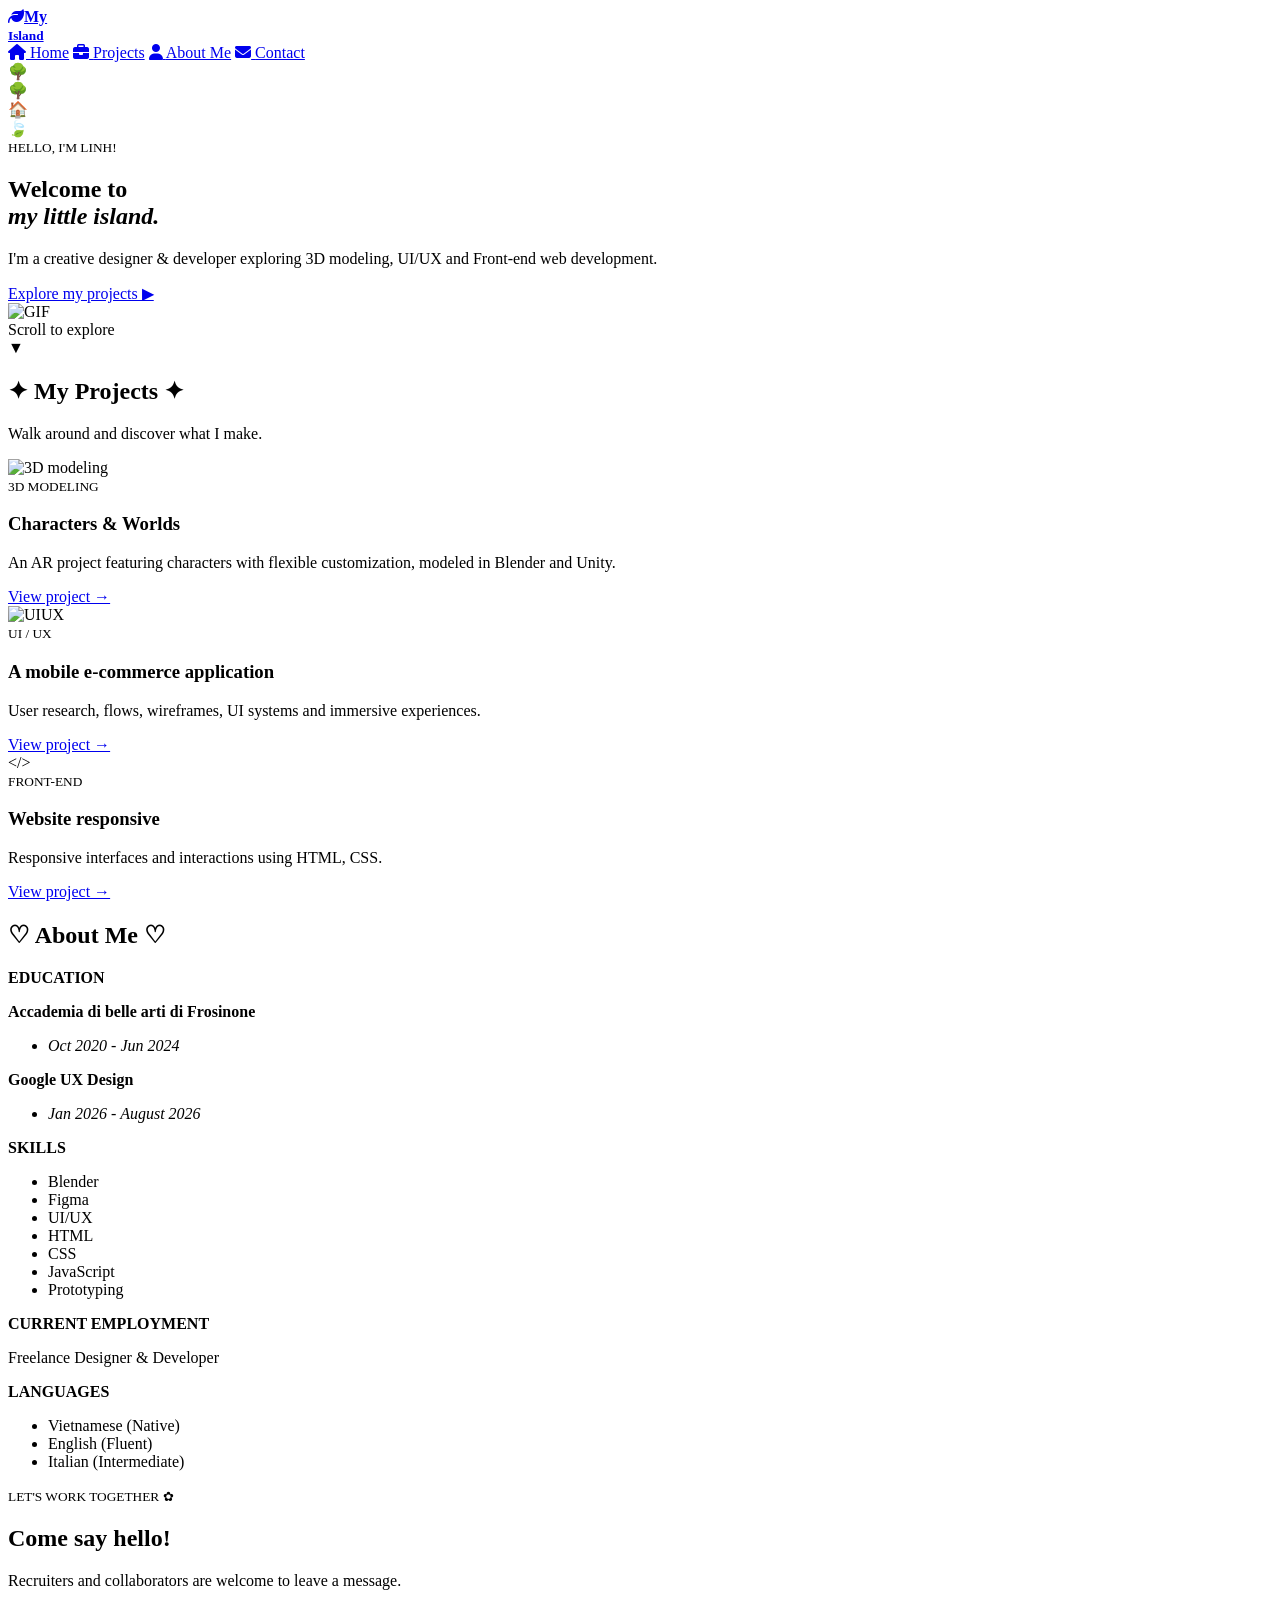
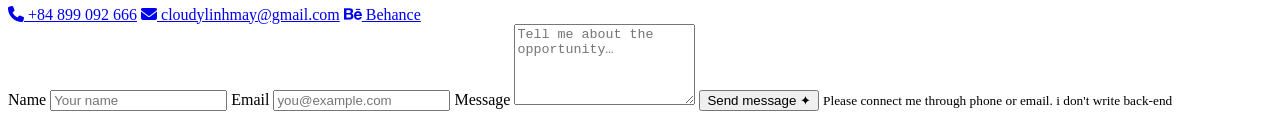
==== index.html @ e2ba1ede "Add files via upload" ====
<!doctype html><html lang="en"><head><meta charset="utf-8"><meta name="viewport" content="width=device-width,initial-scale=1">
    <title>Linh's Island — Portfolio</title>
    <link rel="preconnect" href="https://fonts.googleapis.com">
    <link rel="preconnect" href="https://fonts.gstatic.com" crossorigin>
    <link href="https://fonts.googleapis.com/css2?family=Baloo+2:wght@600;700;800&family=Nunito:wght@500;600;700;800&display=swap" rel="stylesheet">
    <link rel="stylesheet" href="style.css">
    <link rel="stylesheet" href="https://cdnjs.cloudflare.com/ajax/libs/font-awesome/6.4.0/css/all.min.css">
</head>
<body>
<!--<div id="loading"><span>🍃</span><b>Arriving on Linh's island…</b><small>Preparing your little world</small></div> -->
<header>
    <a class="logo" href="index.html#home"><i class="fas fa-leaf"></i><strong>My<br><small>Island</small></strong></a>
    <nav>
        <a href="#home"><i class="fas fa-home"></i> <span>Home</span></a>
        <a href="#projects"><i class="fas fa-briefcase"></i> <span>Projects</span></a>
        <a href="#about"><i class="fas fa-user"></i> <span>About Me</span></a>
        <a href="#contact"><i class="fas fa-envelope"></i> <span>Contact</span></a>
    </nav>
</header>
<main>
<section class="section home" id="home">
    <div class="cloud c1"></div>
    <div class="cloud c2"></div>
    <div class="tree t1">🌳</div>
    <div class="tree t2">🌳</div>
    <div class="house h">🏠</div> 
    <div class="river"></div>
    <div class="path"></div>
    <div class="dialogue">
        <div>🍃</div>
        <small>HELLO, I'M LINH!</small>
        <h1>Welcome to<br><em>my little island.</em></h1>
        <p>I'm a creative designer & developer exploring 3D modeling, UI/UX and Front-end web development.</p>
        <a class="btn" href="#projects">Explore my projects ▶</a>
    </div>
    <div class = "avatar"><img src="model/rudy-acnh-rudy-animal-crossing.gif" alt="GIF">
    </div>

    <div class="scroll">Scroll to explore<br>▼</div>

</section>
<section class="section" id="projects"><div class="paper">
    <h2>✦ My Projects ✦</h2>
    <p>Walk around and discover what I make.</p>
    <div class="grid">
        <article><div class="visual"><img src="assets/3Dthumbnail.jpg" alt="3D modeling"></div>
            <small>3D MODELING</small>
            <h3>Characters & Worlds</h3>
            <p>An AR project featuring characters with flexible customization, modeled in Blender and Unity.</p>
            <a href="3D.html">View project →</a>
        </article>
        <article>
            <div class="visual purple"><img src="assets/ui-ux.jpg" alt="UIUX"></div>
            <small>UI / UX</small>
            <h3>A mobile e-commerce application</h3>
            <p>User research, flows, wireframes, UI systems and immersive experiences.</p>
            <a href="UI-UX.html">View project →</a>
        </article>
        <article>
            <div class="visual orange">&lt;/&gt;</div>
            <small>FRONT-END</small>
            <h3>Website responsive</h3>
            <p>Responsive interfaces and interactions using HTML, CSS.</p>
            <a href="front-end.html">View project →</a>
        </article>
    </div>
</div>
</section>
<section class="section" id="about">
    <div class="paper">
        <h2>♡ About Me ♡</h2>
    
                <div class="cv">
                    <div>
                        <b>EDUCATION</b>
                        <p><strong>Accademia di belle arti di Frosinone </strong></p>
                        <ul><li><em>Oct 2020 - Jun 2024</em></li></ul>
                        <p><strong>Google UX Design</strong></p>
                        <ul><li><em>Jan 2026 - August 2026</em></li></ul>
                    </div>
                    <div>
                        <b>SKILLS</b>
                        <ul>
                            <li>Blender</li>
                            <li>Figma</li>
                            <li>UI/UX</li>
                            <li>HTML</li>
                            <li>CSS</li>
                            <li>JavaScript</li>
                            <li>Prototyping</li>
                        </ul>
                    </div>
                    <div>
                        <b>CURRENT EMPLOYMENT</b>
                        <p>Freelance Designer & Developer</p>
                    </div>
                    <div>
                        <b>LANGUAGES</b>
                        <ul>
                            <li>Vietnamese (Native)</li>
                            <li>English (Fluent)</li>
                            <li>Italian (Intermediate)</li>
                        </ul>
                    </div>
                </div>
            
        
    </div>
</section>
<section class="section" id="contact">
    <div class="paper contact">
        <div>
            <small>LET'S WORK TOGETHER ✿</small>
            <h2>Come say hello!</h2>
            <p>Recruiters and collaborators are welcome to leave a message.</p>
            <div class="details">
                <a href="tel:+84899092666"><i class="fas fa-phone"></i> +84 899 092 666</a>
                <a href="mailto:cloudylinhmay@gmail.com"><i class="fas fa-envelope"></i> cloudylinhmay@gmail.com</a>
                <a href="https://www.behance.net/dolinh9" target="_blank"><i class="fab fa-behance"></i> Behance</a>
            </div>
        </div>
        <form id="form">
            <label>Name
                <input required name="name" placeholder="Your name">
            </label>
            <label>Email
                <input required type="email" name="email" placeholder="you@example.com">
            </label>
            <label>Message
                <textarea required name="message" rows="5" placeholder="Tell me about the opportunity…"></textarea>
            </label>
            <button class="btn">Send message ✦</button>
            <small>Please connect me through phone or email. i don't write back-end</small>
        </form>
    </div>
</section>
</main>


</body>
</html>
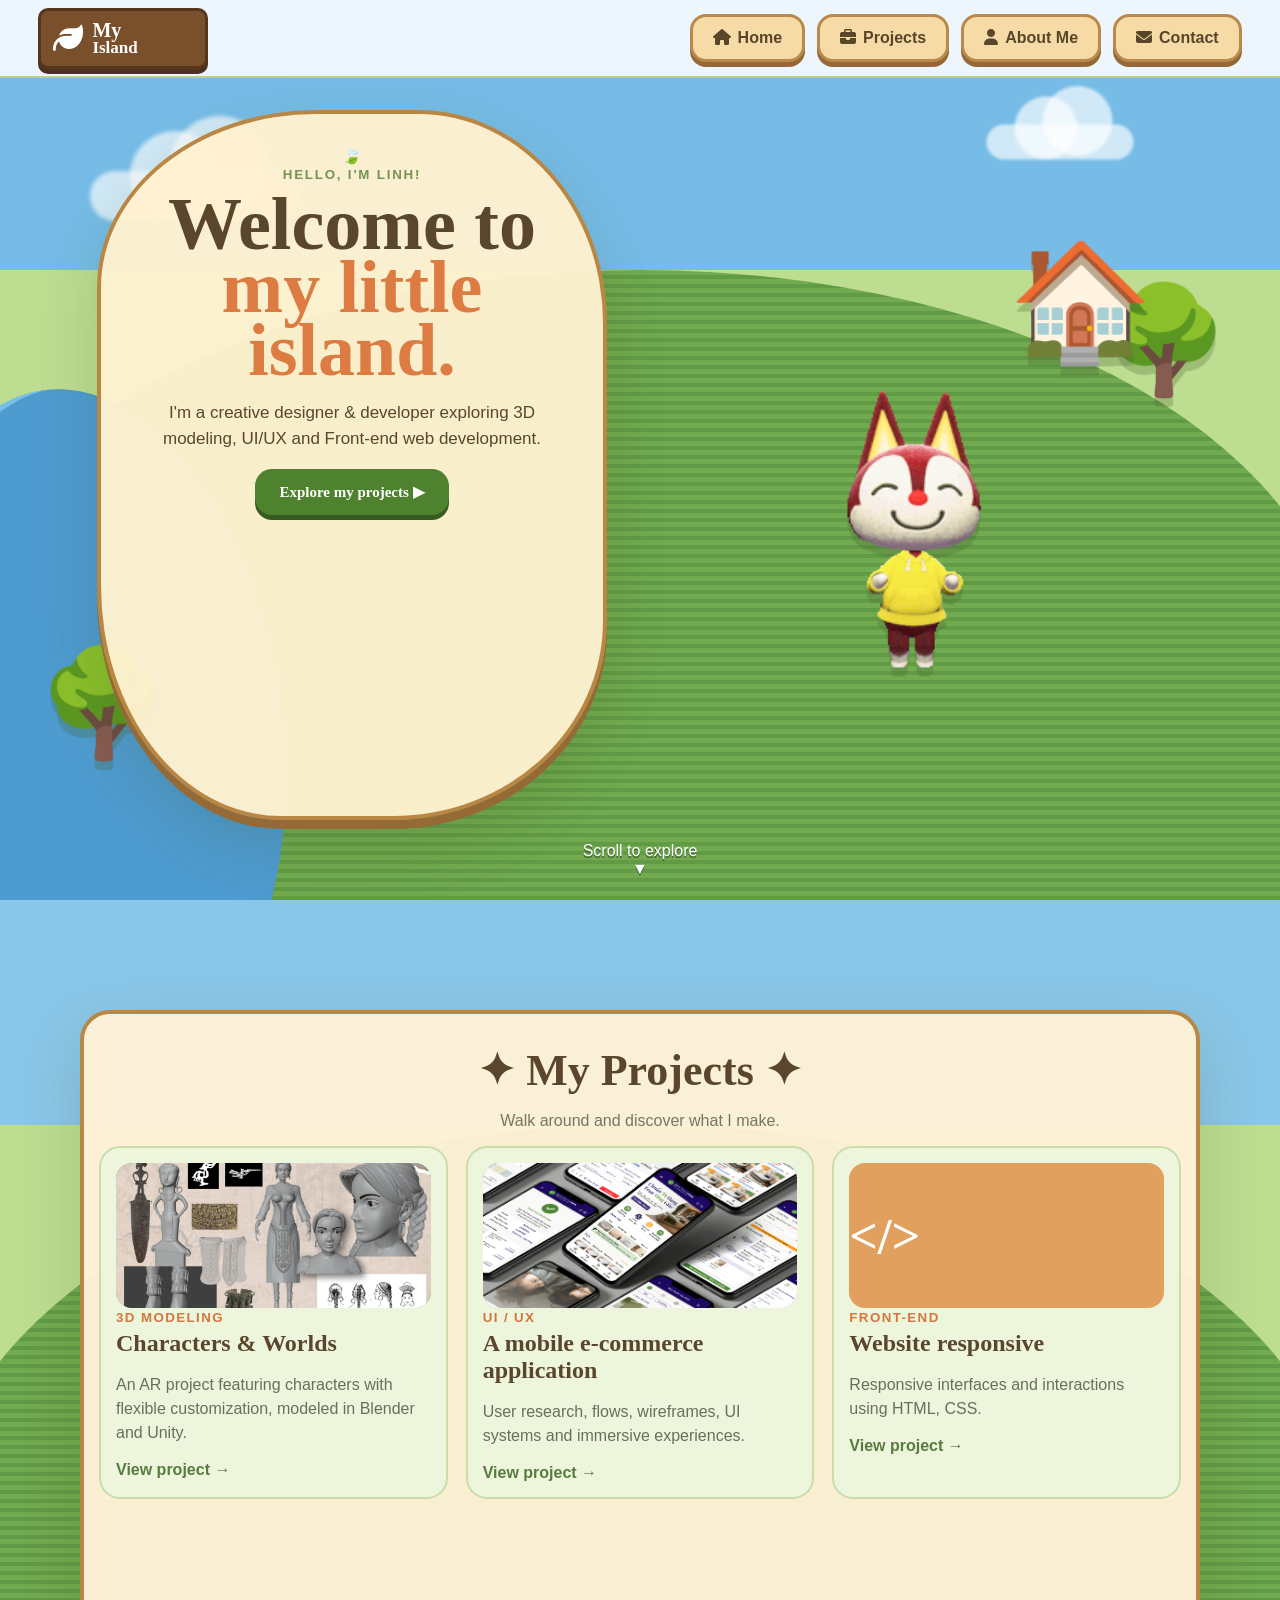
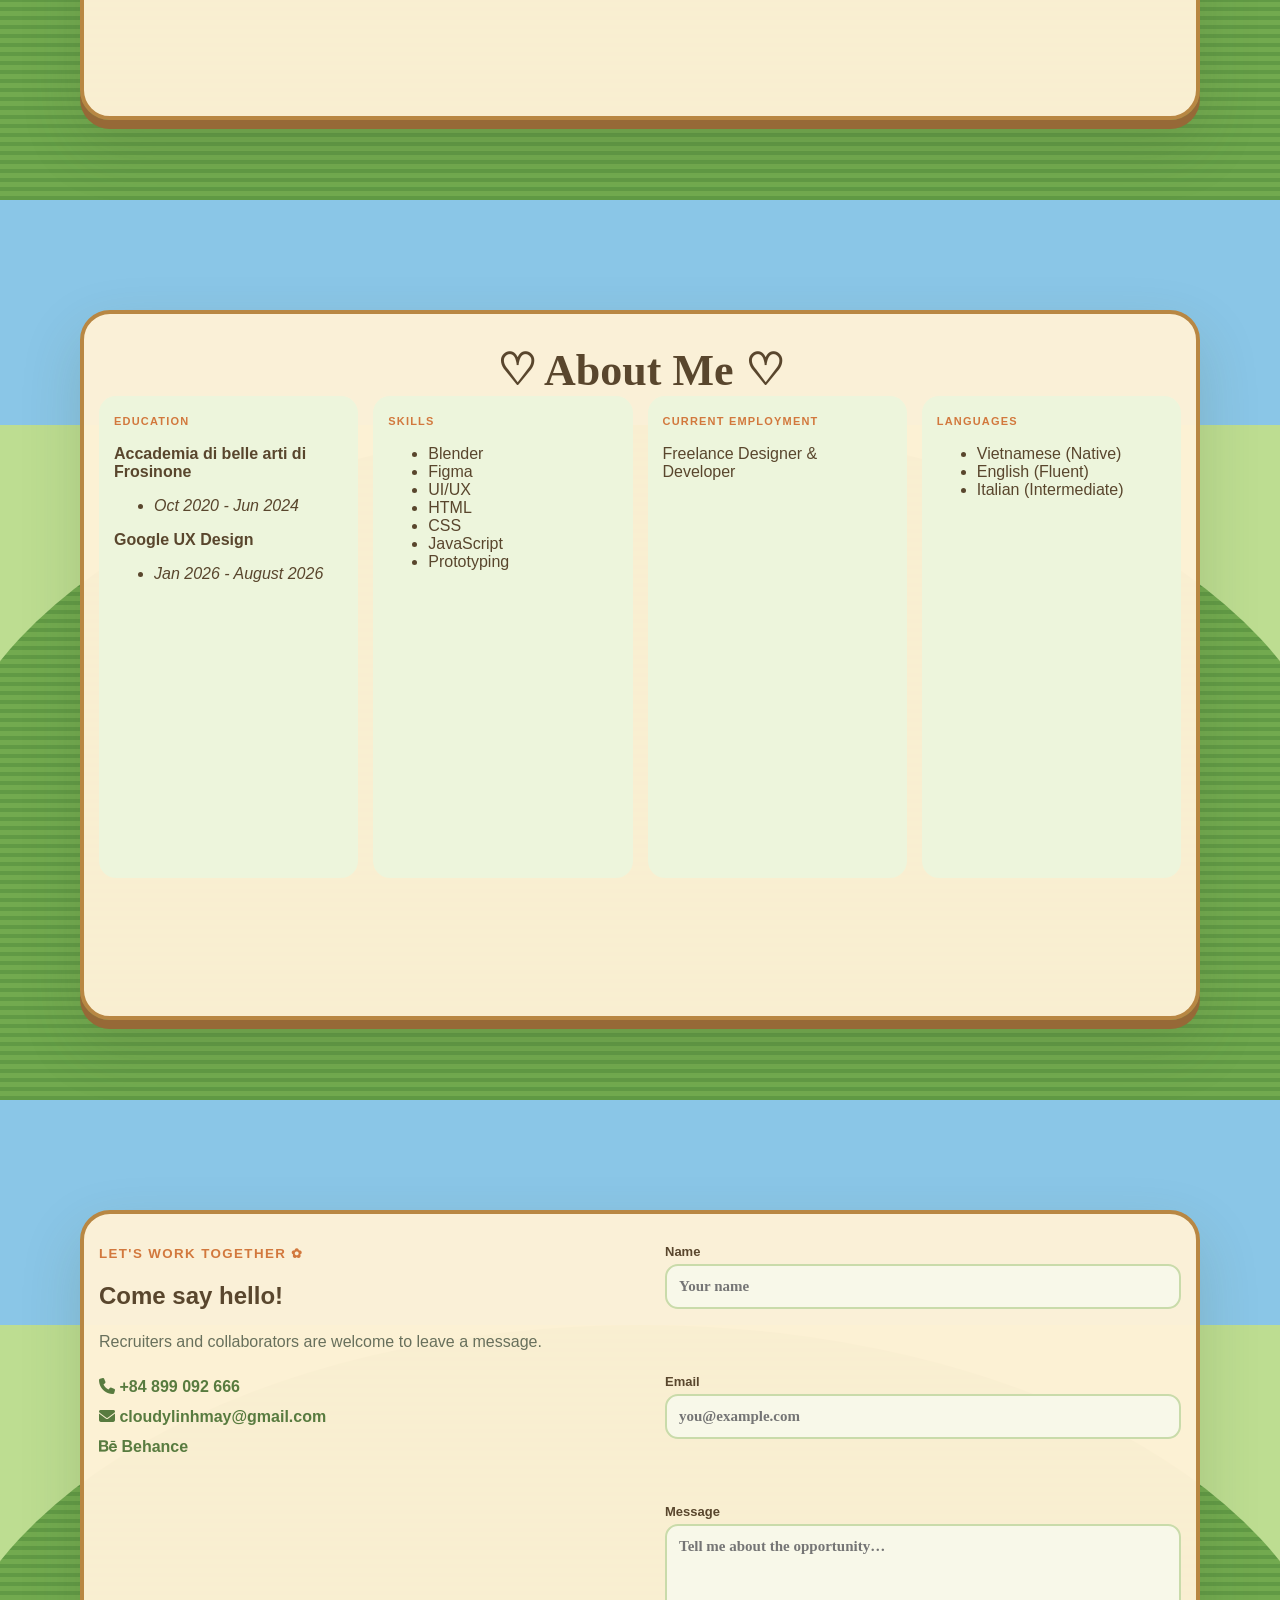
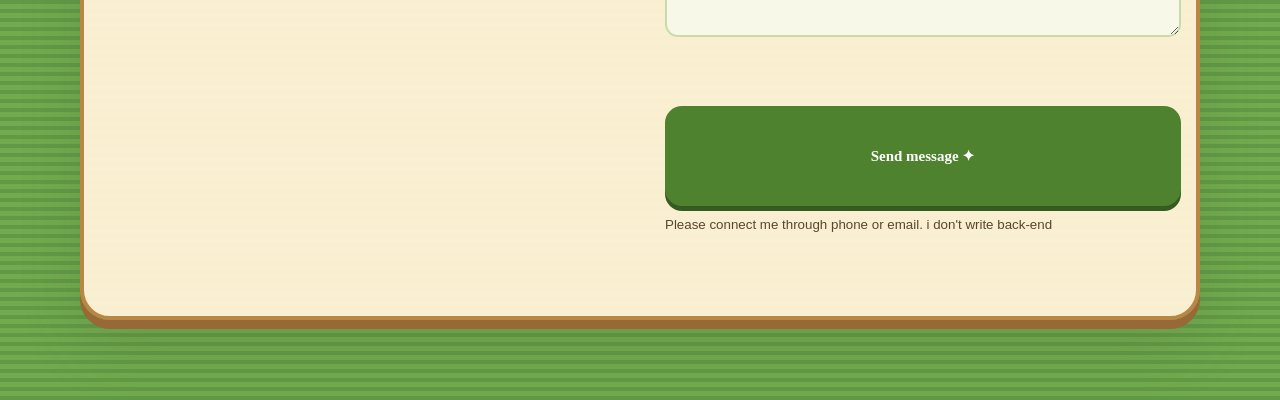
==== commit 1011d324: "Update index.html" ====
--- a/index.html
+++ b/index.html
@@ -43,14 +43,14 @@
     <h2>✦ My Projects ✦</h2>
     <p>Walk around and discover what I make.</p>
     <div class="grid">
-        <article><div class="visual"><img src="assets/3Dthumbnail.jpg" alt="3D modeling"></div>
+        <article><div class="visual"><img src="3Dthumbnail.jpg" alt="3D modeling"></div>
             <small>3D MODELING</small>
             <h3>Characters & Worlds</h3>
             <p>An AR project featuring characters with flexible customization, modeled in Blender and Unity.</p>
             <a href="3D.html">View project →</a>
         </article>
         <article>
-            <div class="visual purple"><img src="assets/ui-ux.jpg" alt="UIUX"></div>
+            <div class="visual purple"><img src="ui-ux.jpg" alt="UIUX"></div>
             <small>UI / UX</small>
             <h3>A mobile e-commerce application</h3>
             <p>User research, flows, wireframes, UI systems and immersive experiences.</p>
@@ -138,4 +138,4 @@
 
 
 </body>
-</html>+</html>
--- a/style.css
+++ b/style.css
@@ -0,0 +1,198 @@
+*{
+    box-sizing:border-box
+}
+html{scroll-behavior:smooth}
+body{margin:0;background:#cde8aa;color:#59462d;font-family:Nunito,sans-serif}
+
+header{
+    position:fixed;
+    z-index:50;top:0;
+    left:0;right:0;
+    height:78px;padding:8px 3vw;display:flex;justify-content:space-between;align-items:center;background:#ffffffdd;backdrop-filter:blur(6px);border-bottom:2px solid #b8ce93}
+.logo{
+    display:flex;
+    align-items:center;
+    gap:9px;width:170px;height:61px;padding:5px 12px;color:#fff;text-decoration:none;background:#79502b;border:3px solid #56371d;border-radius:10px;box-shadow:0 5px #4c311d}
+.logo{font-size:30px}
+.logo strong{font:800 20px/.8 "Baloo 2"}
+.logo small{font-size:17px}
+nav{display:flex;gap:12px}
+nav a{
+    display:flex;
+    gap:7px;
+    padding:12px 20px;
+    text-decoration:none;color:#59452a;
+    background:#f6dba6;border:3px solid #b9884a;
+    border-radius:16px;box-shadow:0 5px #966838;font-weight:900}
+nav a:hover{background:#5c8e36;border-color:#416725;color:#fff;box-shadow:0 5px #36541f;transform:translateY(-2px)}
+.section{min-height:100vh;position:relative;overflow:hidden;padding:110px 5vw 80px;
+    display:flex;justify-content:center}
+.section:not(.home){
+    background:linear-gradient(#8ac6e7 0 25%,#bddd91 25%)}
+.section:not(.home):before{
+    content:"";
+    position:absolute;
+    inset:25% -5% -15%;
+    background:repeating-linear-gradient(0deg,#619a45 0 4px,#72aa4f 4px 9px);
+    border-radius:50% 50% 0 0}
+.home{
+background:linear-gradient(#76bce7 0 30%,#bddd91 30%)}
+.home:before{content:"";
+    position:absolute;
+    inset:30% -5% -20%;
+    background:repeating-linear-gradient(0deg,#619b45 0 4px,#72aa4f 4px 9px);
+    border-radius:50% 50% 0 0}
+.cloud{
+    position:absolute;
+    width:210px;height:50px;
+    background:#ffffffaa;
+    border-radius:50px;filter:blur(2px)}
+.cloud:before,.cloud:after{
+    content:"";position:absolute;
+    background:#ffffffaa;border-radius:50%}
+.cloud:before{width:90px;height:90px;left:40px;top:-40px}
+.cloud:after{width:100px;height:100px;right:30px;top:-55px}
+.c1{left:7%;top:19%}.c2{right:9%;top:13%;transform:scale(.7)}
+.tree,.house{position:absolute;z-index:3;filter:drop-shadow(0 9px #48663244)}
+.tree{font-size:105px}
+.t1{left:3%;bottom:15%}
+.t2{right:4%;top:31%}
+.house{font-size:115px}
+.h{right:10%;top:26%}
+.river{position:absolute;z-index:2;
+    left:-8%;top:43%;width:30%;height:75%;
+    background:#4e9bd0;transform:rotate(-8deg);border-radius:50%;
+    box-shadow:inset 12px 0 #77c1e7}
+
+.dialogue{
+    position:relative;
+    right:25%;
+    z-index:8;
+    width:min(510px,92vw);
+    padding:32px 44px 40px;
+    text-align:center;
+    background:#fff2d1f5;
+    border:4px solid #b98743;
+    border-radius:43% 37% 42% 36%/25% 30% 28% 33%;
+    box-shadow:0 9px #966a36,0 25px 60px #40532a33}
+.dialogue small{font-weight:900;letter-spacing:1.8px;color:#769354}
+.dialogue h1{margin:10px 0 18px;font:800 clamp(48px,6vw,74px)/.85 "Baloo 2"}
+.dialogue h1 em{font-style:normal;color:#dc7c42}
+.dialogue p{font-size:17px;line-height:1.55}
+
+.btn{display:inline-flex;
+    align-items:center;
+    justify-content:center;gap:14px;
+    border:0;border-radius:17px;padding:14px 24px;
+    background:#4e822f;color:#fff;text-decoration:none;
+    font:800 15px Nunito;box-shadow:0 5px #365b20;cursor:pointer}
+.btn:active{transform:translateY(4px);box-shadow:0 1px #365b20}
+.sign{position:absolute;z-index:5;right:7%;
+    bottom:14%;display:grid;gap:4px;width:175px;
+    padding:13px 18px;background:#c18b4c;
+    border:4px solid #80532b;box-shadow:0 8px #5d3d22;transform:rotate(2deg)}
+.sign b{margin:-13px -18px 7px;padding:7px;background:#a84729;color:white;font:800 19px "Baloo 2"}
+.sign span{font:800 17px "Baloo 2"}
+.scroll{position:absolute;z-index:8;bottom:22px;
+    left:50%;transform:translateX(-50%);color:#fff;
+    text-align:center;text-shadow:0 2px #47653a}
+.paper{position:relative;
+    z-index:8;
+    width:min(1120px,96vw);
+    padding:30px 15px;
+    background:#fff2d7f5;
+    border:4px solid #b88743;
+    border-radius:30px;
+    box-shadow:0 9px #966937,0 25px 60px #40542a2e
+   }
+.paper img, .paper video{
+  flex:1; width:100%;object-fit:cover
+}
+.paper>h2{margin:0;text-align:center;font:800 44px "Baloo 2"}
+.paper>p{text-align:center;
+    color:#77765f}
+.grid{display:grid;
+    grid-template-columns:repeat(3,1fr);gap:18px}
+.grid article{
+    padding:15px;
+    background:#edf5dc;
+    border:2px solid #cadca9;
+    border-radius:21px}
+.visual{
+    height:145px;
+    display:flex;
+    place-items:center;
+    border-radius:16px;
+    background:#84ad65;
+    color:#fff;font:800 50px "Baloo 2"}
+.visual img{ flex:1;width:100%;height:100%;object-fit:cover;border-radius:16px}
+.visual.purple{background:#ac99ce}
+.visual.orange{background:#e2a05e}
+.grid small,.contact>div>small{font-weight:900;color:#d2783d;letter-spacing:1.4px}
+.grid h3{font:800 24px "Baloo 2";margin:4px 0}
+.grid p,.contact p{line-height:1.5;color:#68705c}
+.grid a,.details a{font-weight:900;color:#587b3f;text-decoration:none}
+
+.portrait{text-align:center;padding:18px;background:#edf5dc;border:2px solid #cadca9;border-radius:22px}
+.portrait:first-line{font:800 30px "Baloo 2"}
+.portrait small{font-size:10px;font-weight:900}
+.lead{font-size:20px;line-height:1.55}
+.cv{display:grid;
+    grid-template-columns:repeat(4,1fr);
+    gap:15px; height:75%;
+    }
+.cv>div{background:#edf5dc;border-radius:17px;padding:15px}
+.cv b{font-size:11px;color:#d2783d;letter-spacing:1.2px}
+.contact{display:grid;grid-template-columns:1fr 1fr;gap:50px}
+.details{display:grid;gap:12px;margin-top:24px}
+form{display:grid;gap:11px}
+label{font-size:13px;font-weight:900}
+input,textarea{width:100%;margin-top:5px;padding:12px;
+    border:2px solid #c9dbaa;border-radius:13px;
+    background:#f8f8e9;font:600 15px Nunito;outline:0}
+
+
+.avatar{
+    position: absolute;
+    display: block;
+    width: 300px;
+    height:300px;
+    left: 60%;
+    bottom: 25%;
+    filter: drop-shadow(0 9px #48663244);
+    z-index: 20;
+}
+.avatar img{
+    width: 300px;
+    height:300px;
+}
+
+@media (max-width: 768px) {
+
+    .avatar img{
+        width: 200px;
+        height: 200px;
+    }
+
+}
+@media(max-width:850px){
+    header{height:65px;padding:7px 10px}
+
+.logo{width:120px;height:50px;font-size:22px}
+.logo strong,.logo small{font-size:14px}nav{gap:3px}nav a{padding:9px 10px;
+    border-width:2px;border-radius:11px;box-shadow:0 3px #966838}
+nav a span{display:none}
+.section{padding:95px 14px 90px}
+.dialogue{
+   display:flex;flex-direction:column;align-items:center;justify-content:center;right:0;width:100%;
+    padding:27px 22px}
+.dialogue h1{font-size:50px}
+.tree,.house{font-size:65px}
+.sign{display:none}.river{width:25%}
+.grid,.cv,.contact{grid-template-columns:1fr}
+.about-grid{grid-template-columns:1fr}
+.portrait{width:175px}.paper{padding:20px}
+.paper>h2,.contact h2{font-size:36px}
+.avatar{width:115px;height:175px;bottom:10%}
+
+}
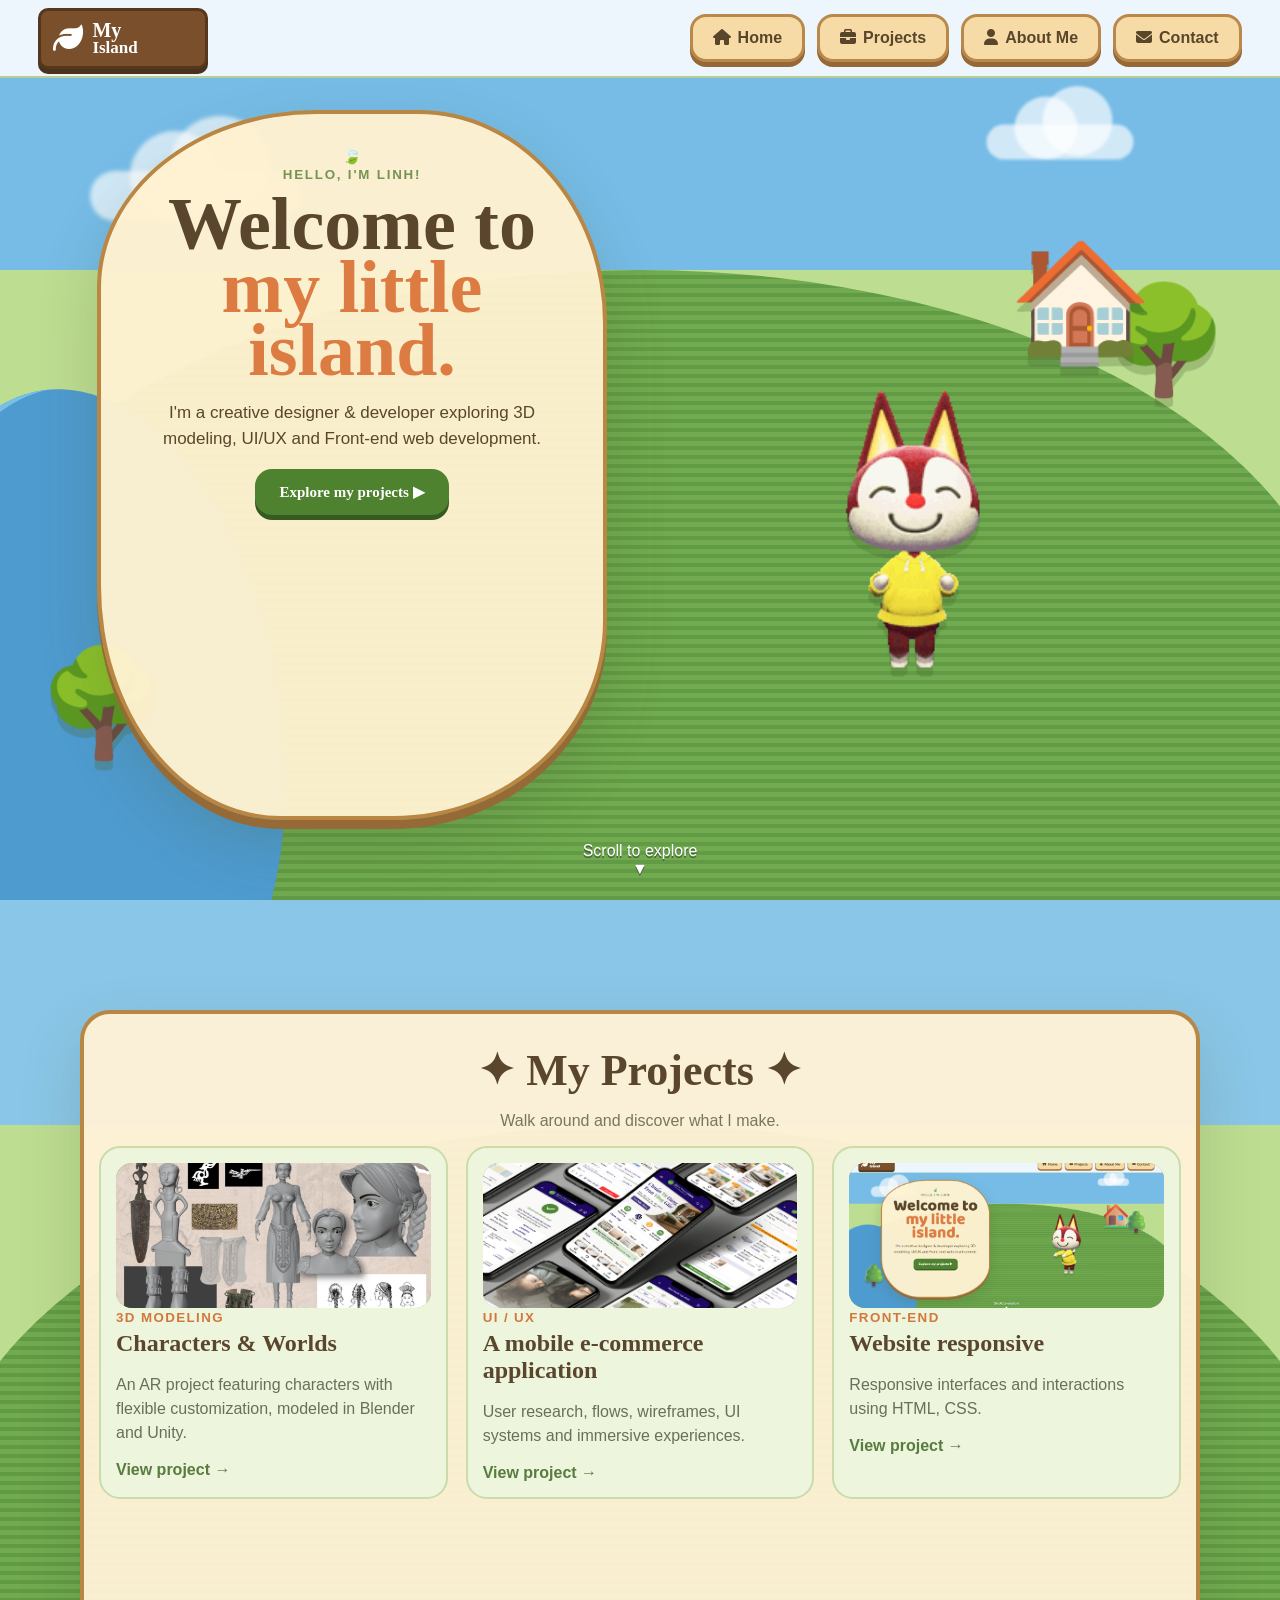
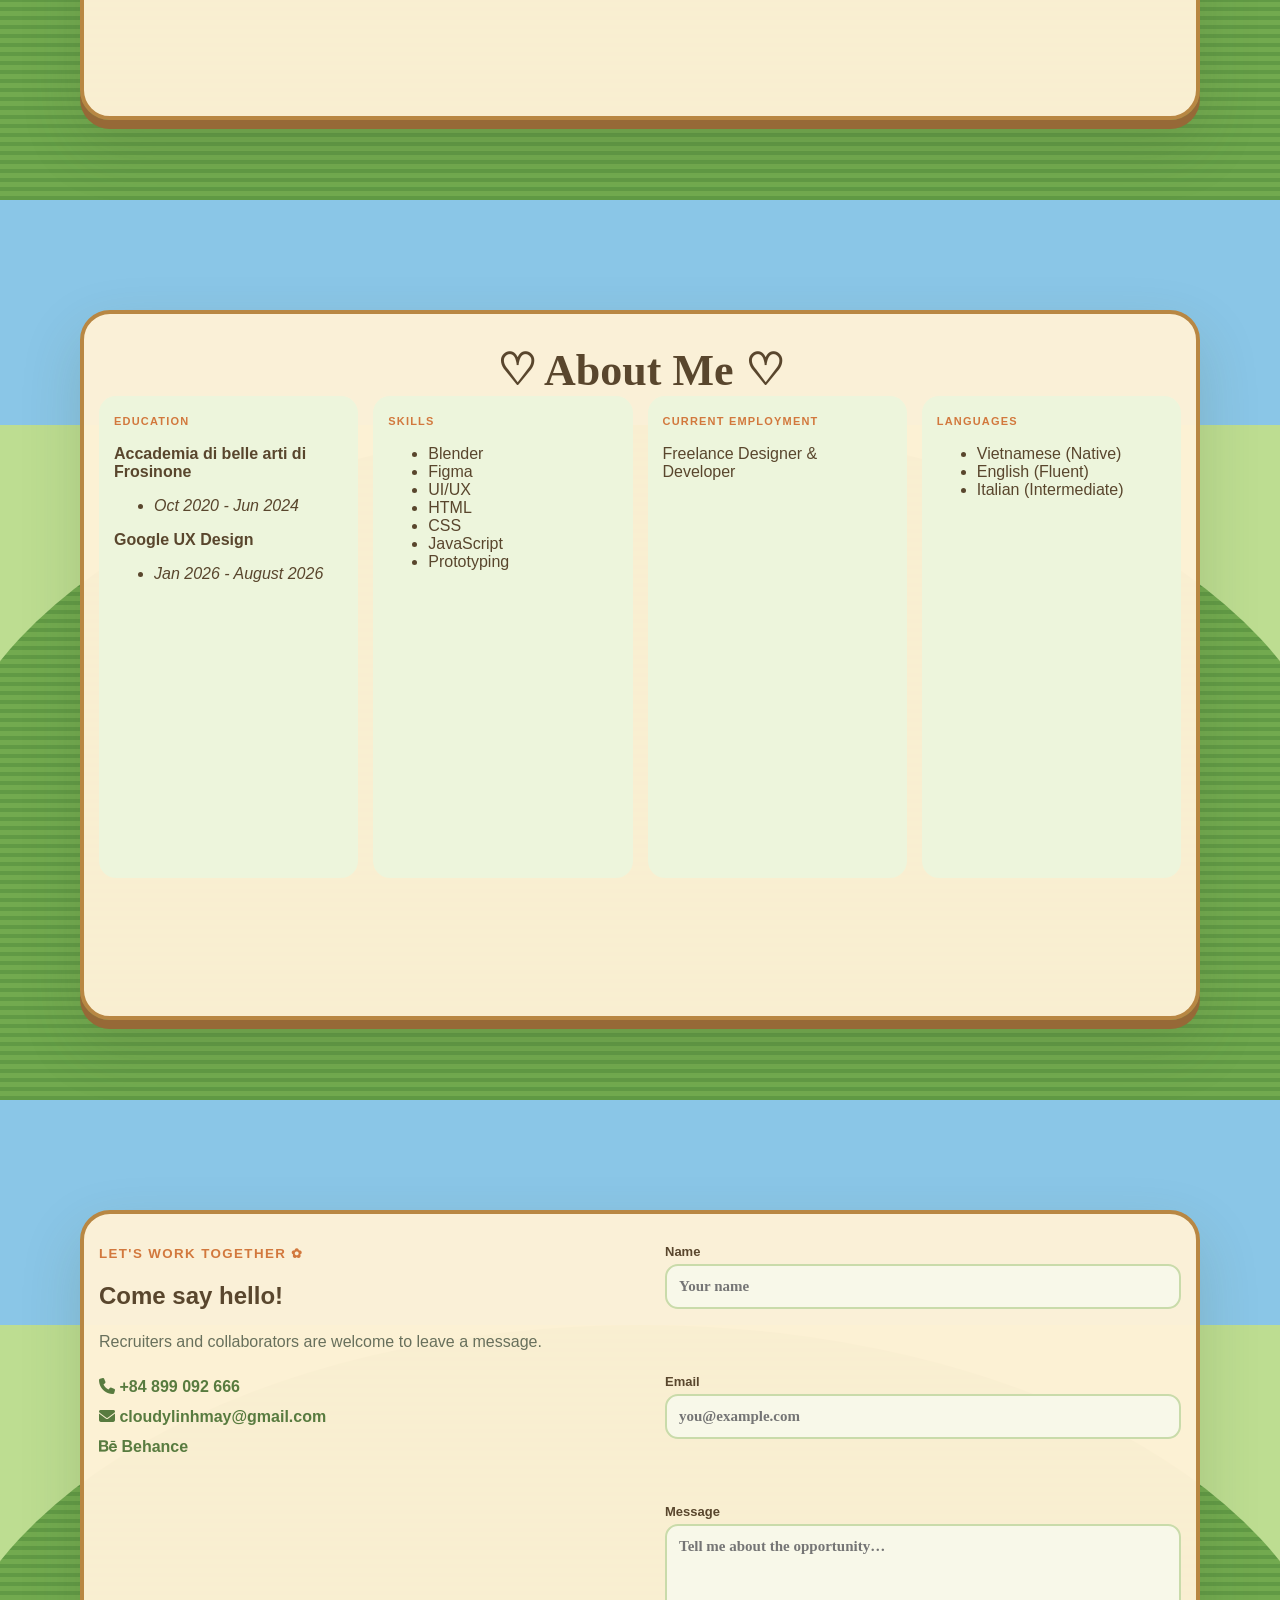
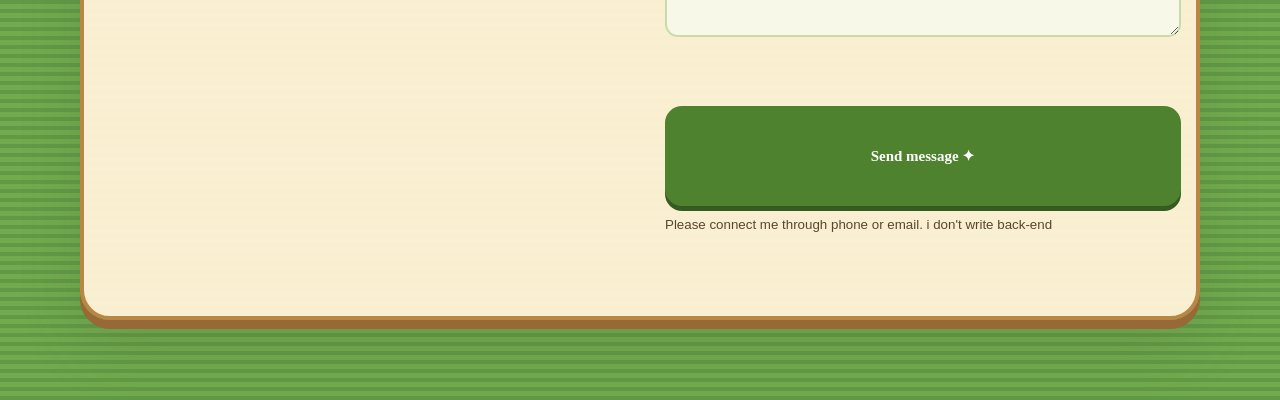
==== commit 6002dd6e: "Update index.html" ====
--- a/index.html
+++ b/index.html
@@ -57,7 +57,7 @@
             <a href="UI-UX.html">View project →</a>
         </article>
         <article>
-            <div class="visual orange">&lt;/&gt;</div>
+            <div class="visual orange"><img src="fontend.png" alt="Frontend"></div>
             <small>FRONT-END</small>
             <h3>Website responsive</h3>
             <p>Responsive interfaces and interactions using HTML, CSS.</p>
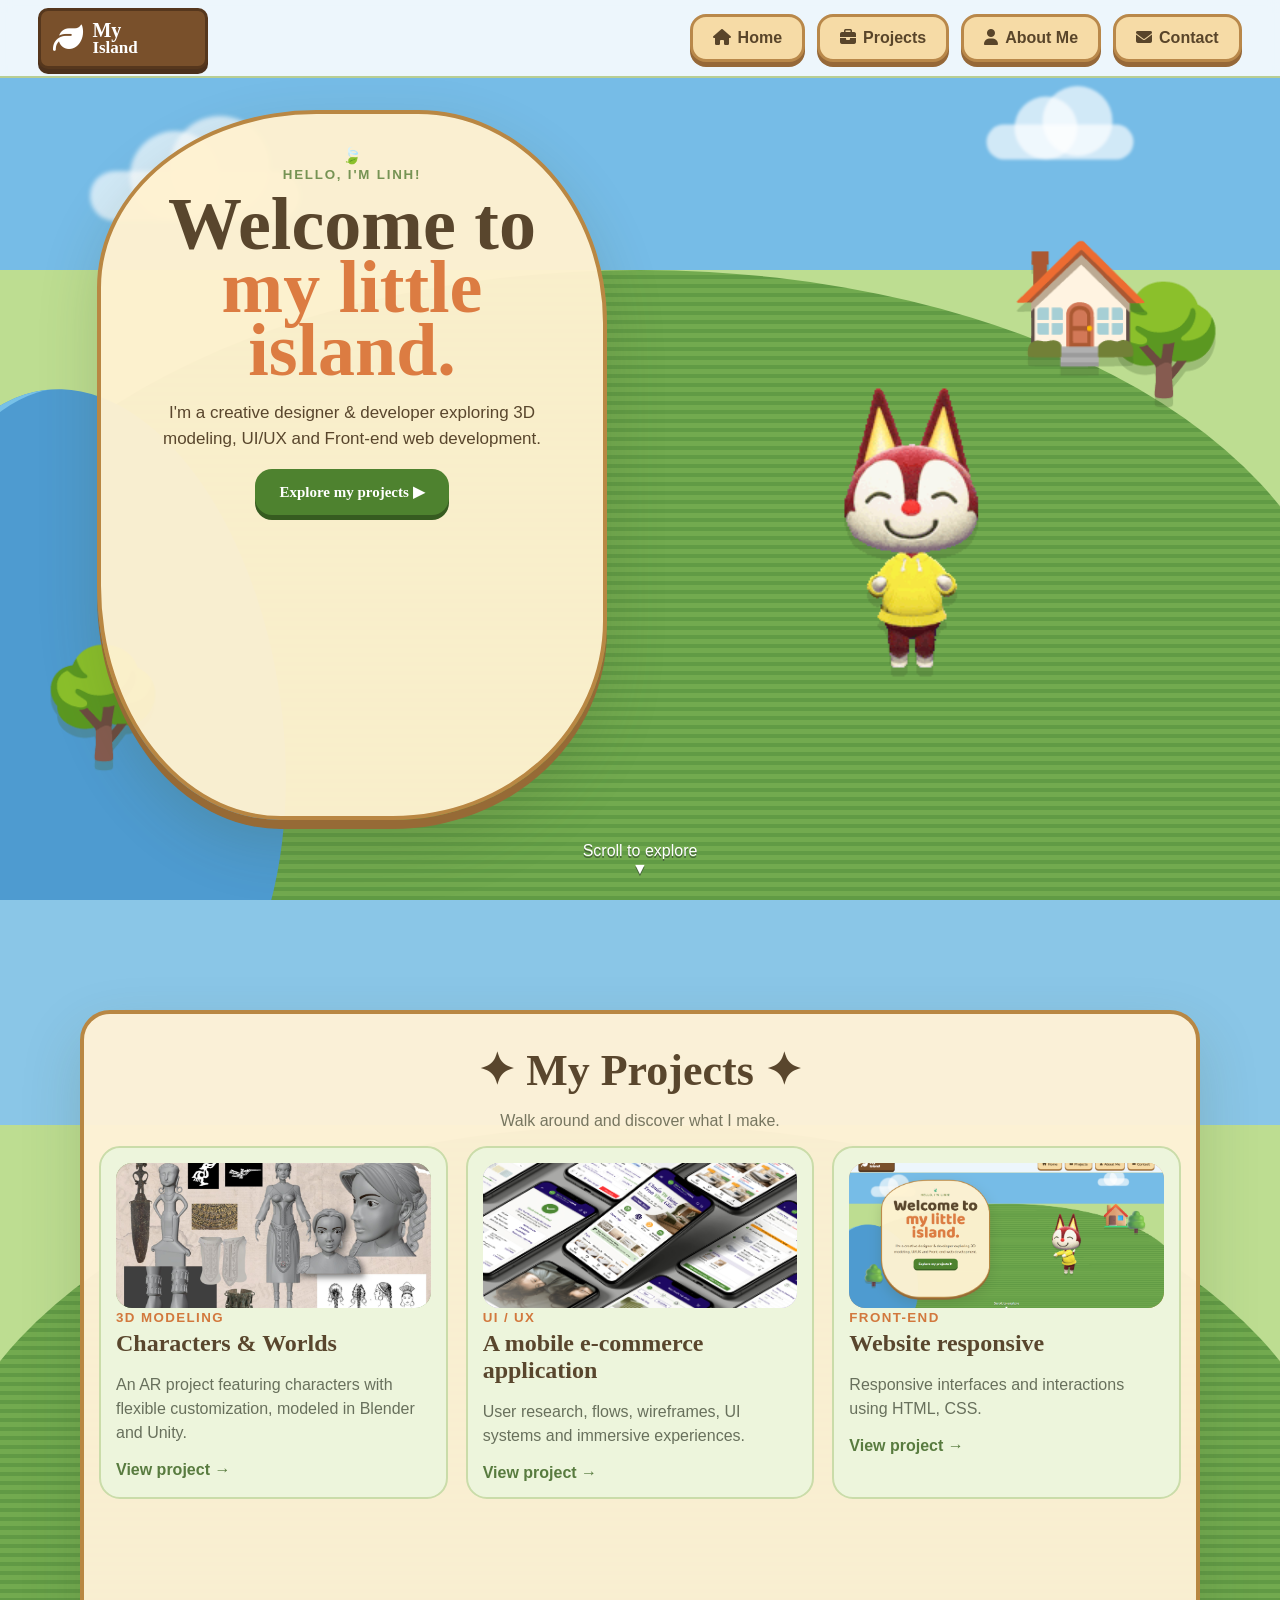
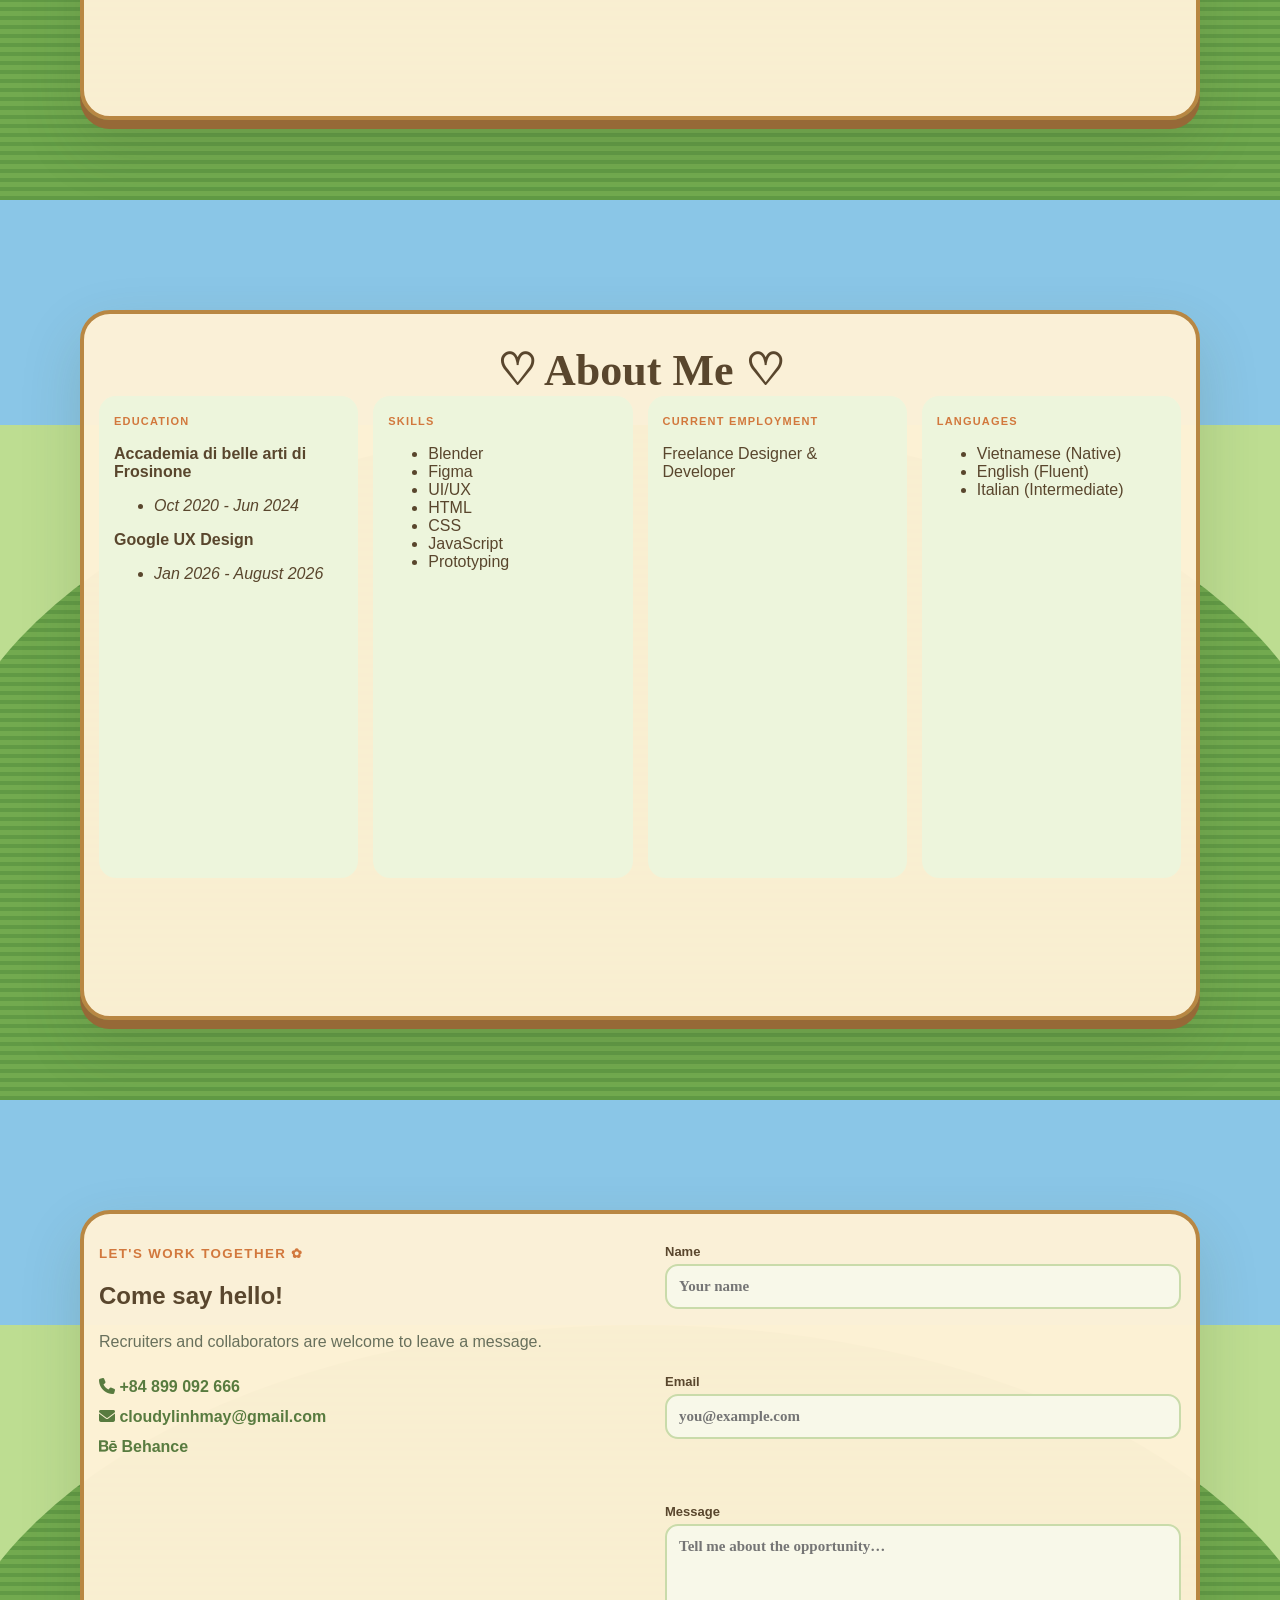
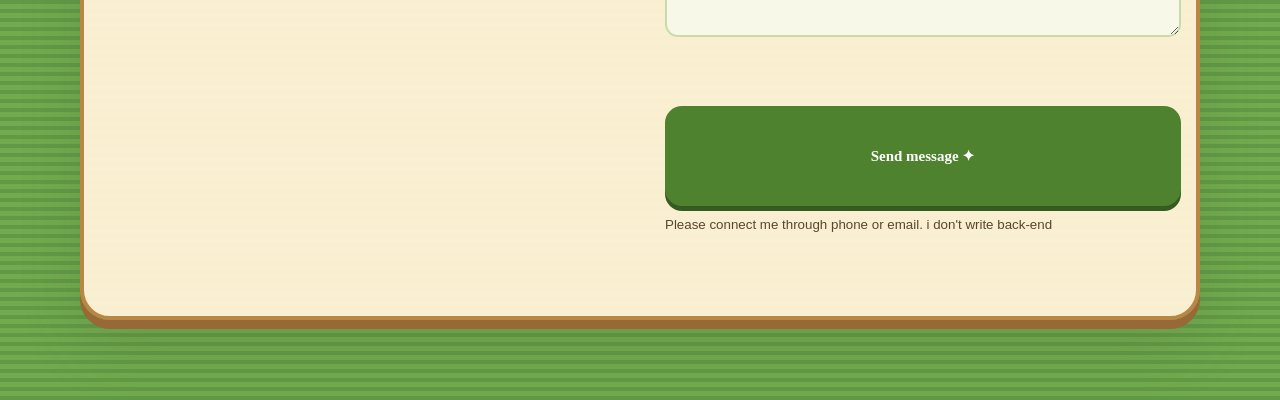
==== commit 572c0a0a: "Update index.html" ====
--- a/index.html
+++ b/index.html
@@ -61,7 +61,7 @@
             <small>FRONT-END</small>
             <h3>Website responsive</h3>
             <p>Responsive interfaces and interactions using HTML, CSS.</p>
-            <a href="front-end.html">View project →</a>
+            <a>View project →</a>
         </article>
     </div>
 </div>
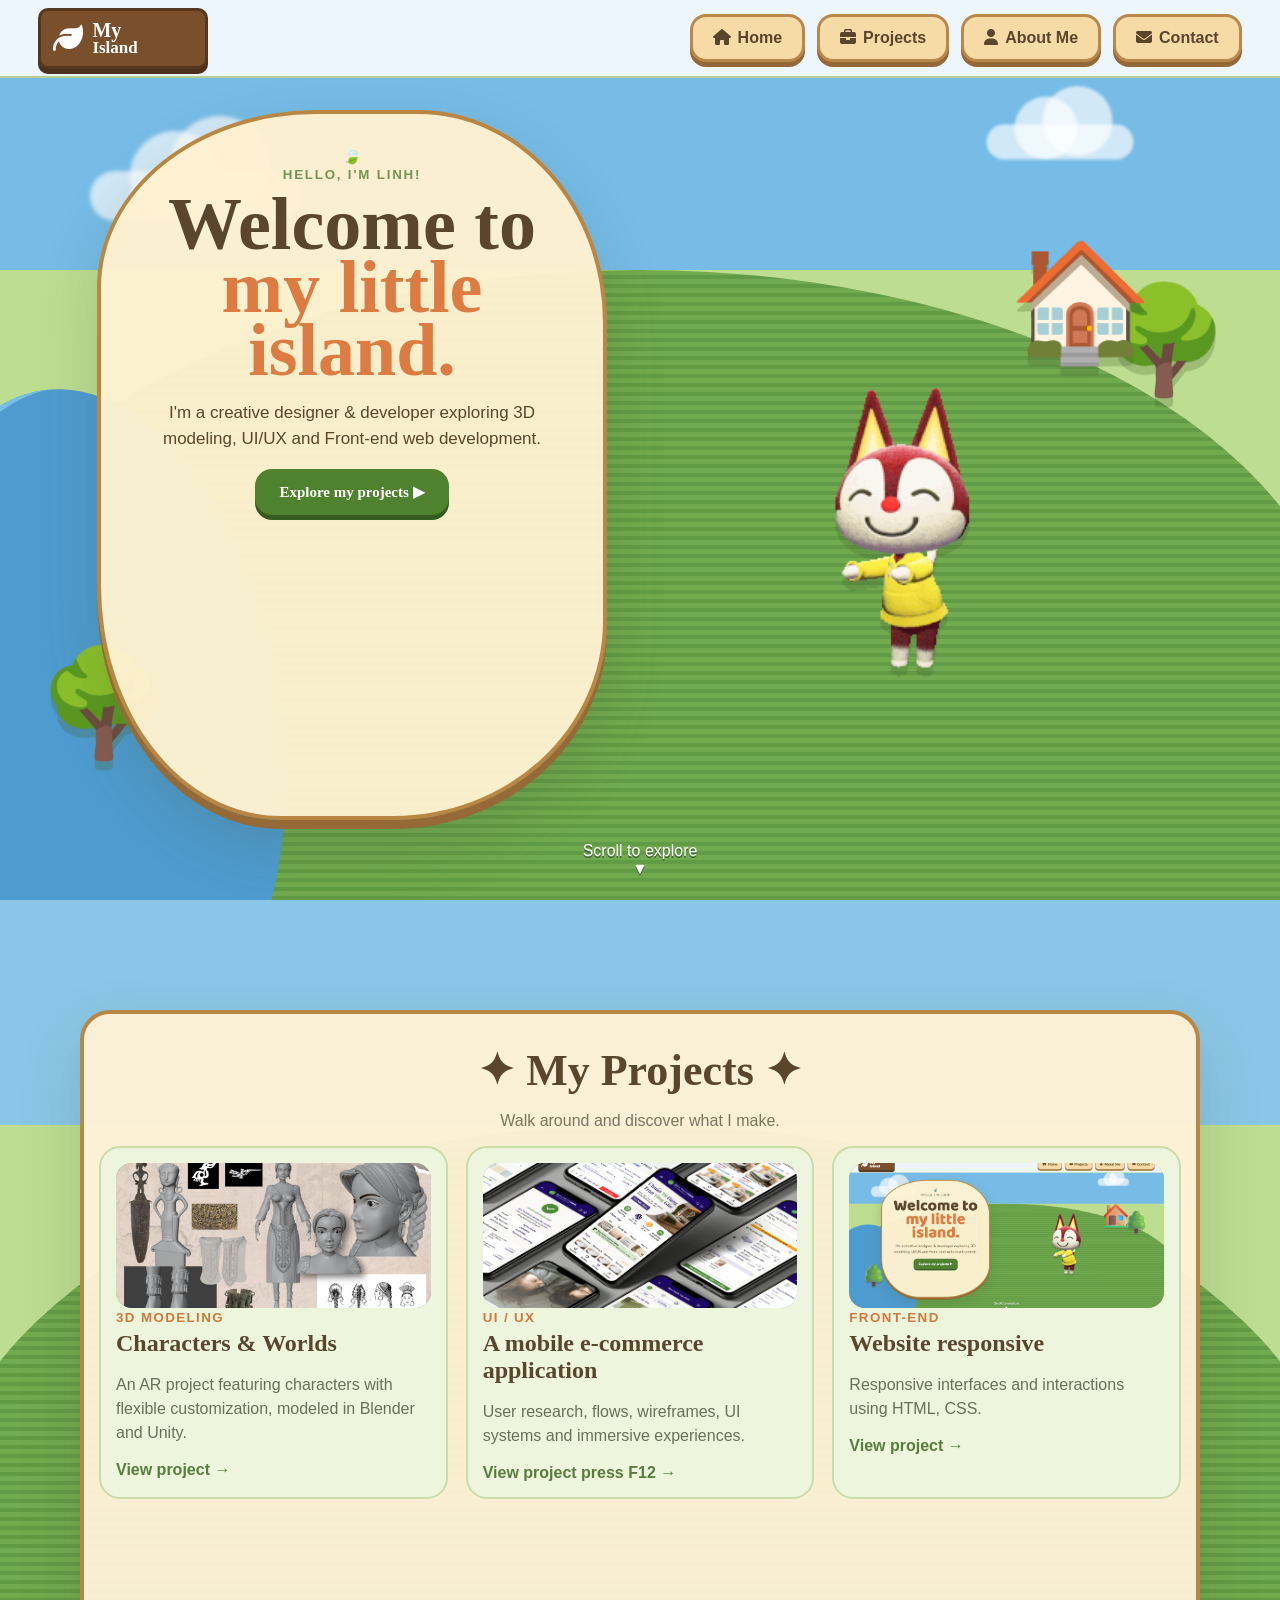
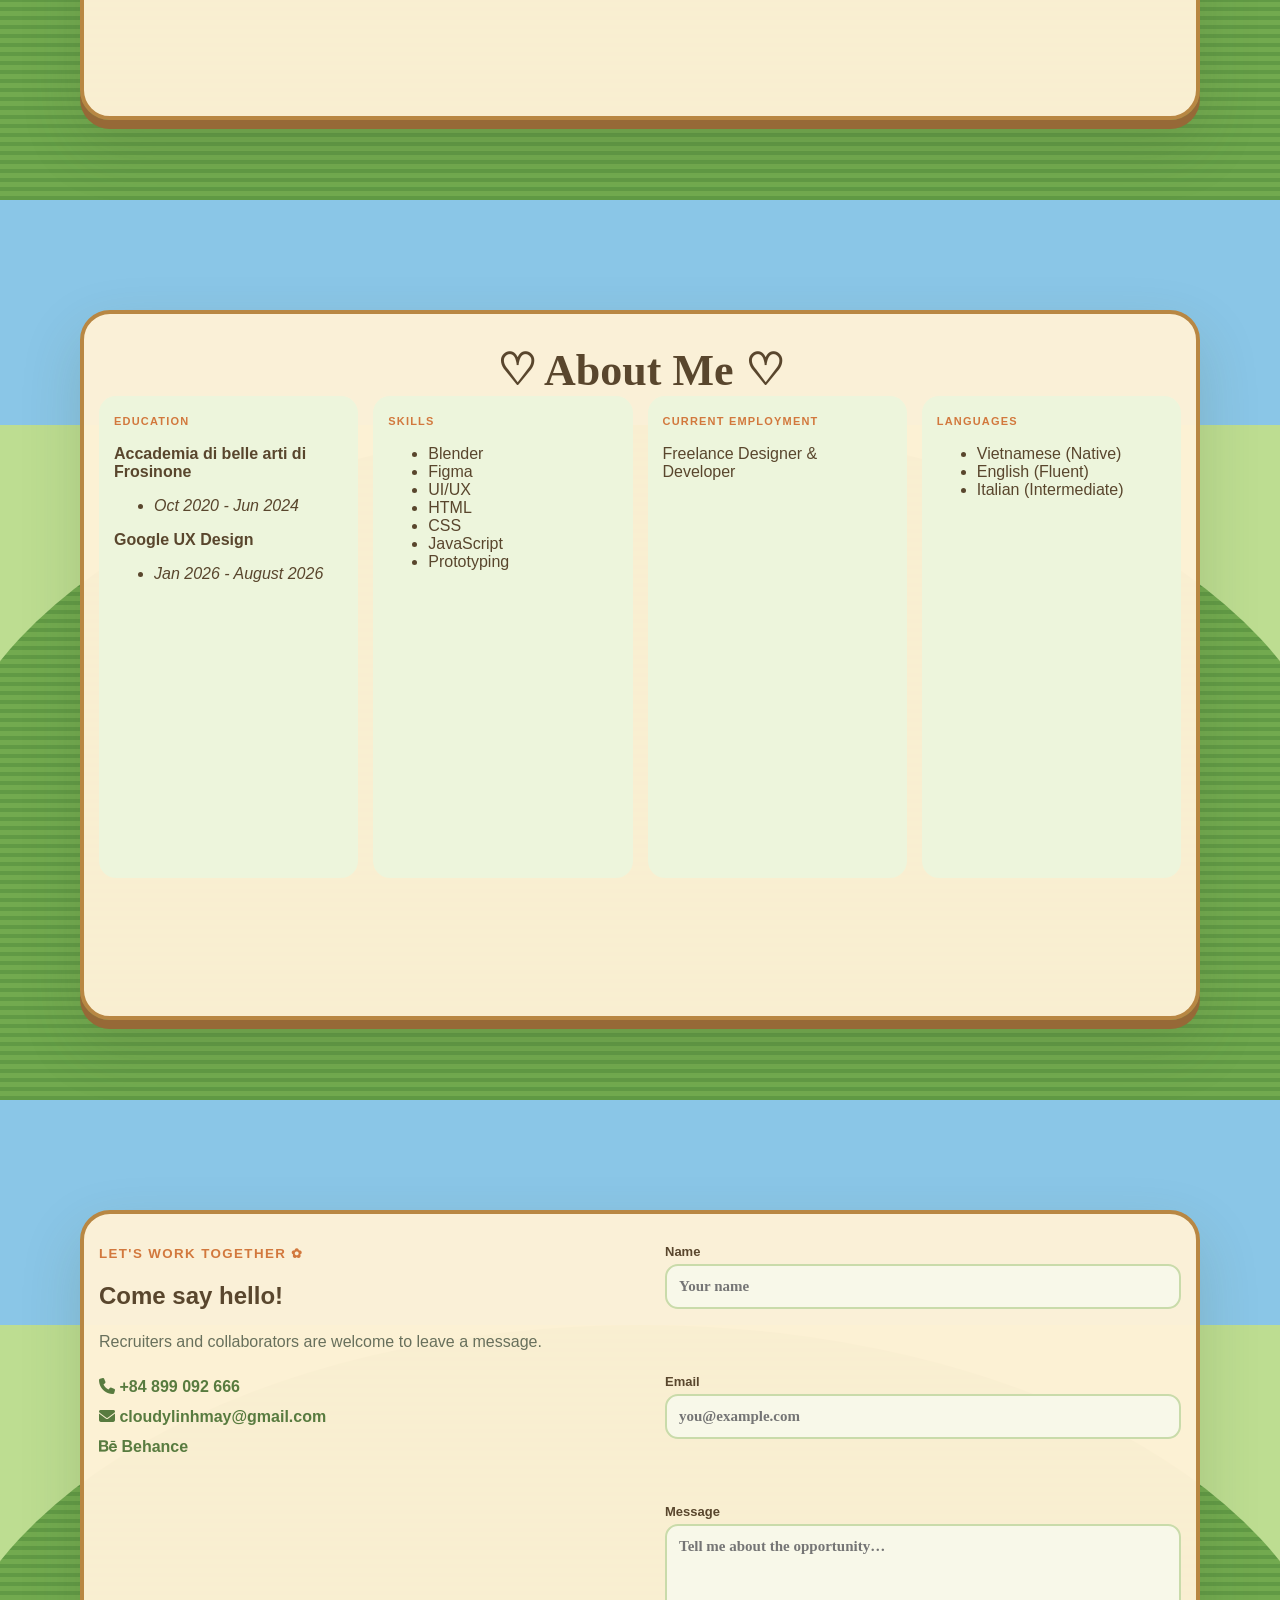
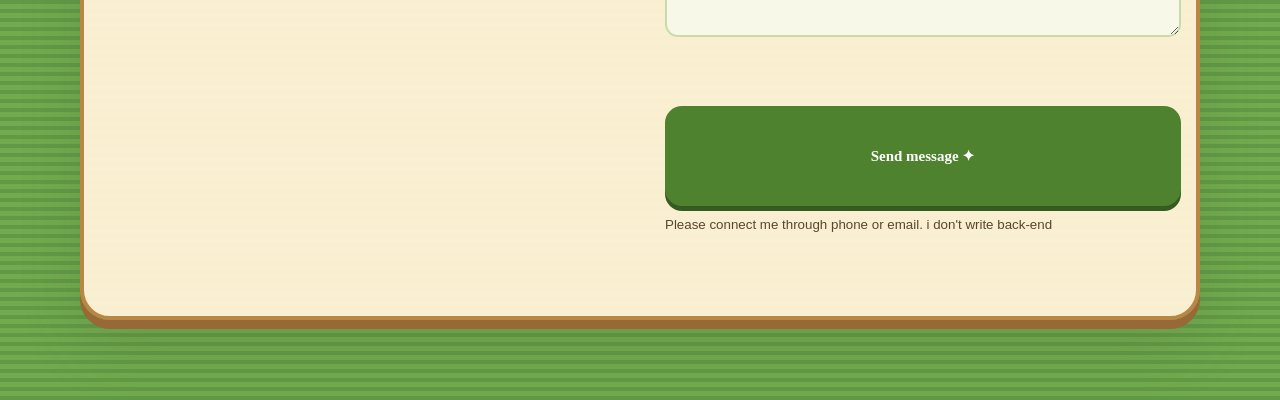
==== commit aa847216: "Update index.html" ====
--- a/index.html
+++ b/index.html
@@ -54,7 +54,7 @@
             <small>UI / UX</small>
             <h3>A mobile e-commerce application</h3>
             <p>User research, flows, wireframes, UI systems and immersive experiences.</p>
-            <a href="UI-UX.html">View project →</a>
+            <a href="UI-UX.html">View project press F12 →</a>
         </article>
         <article>
             <div class="visual orange"><img src="fontend.png" alt="Frontend"></div>
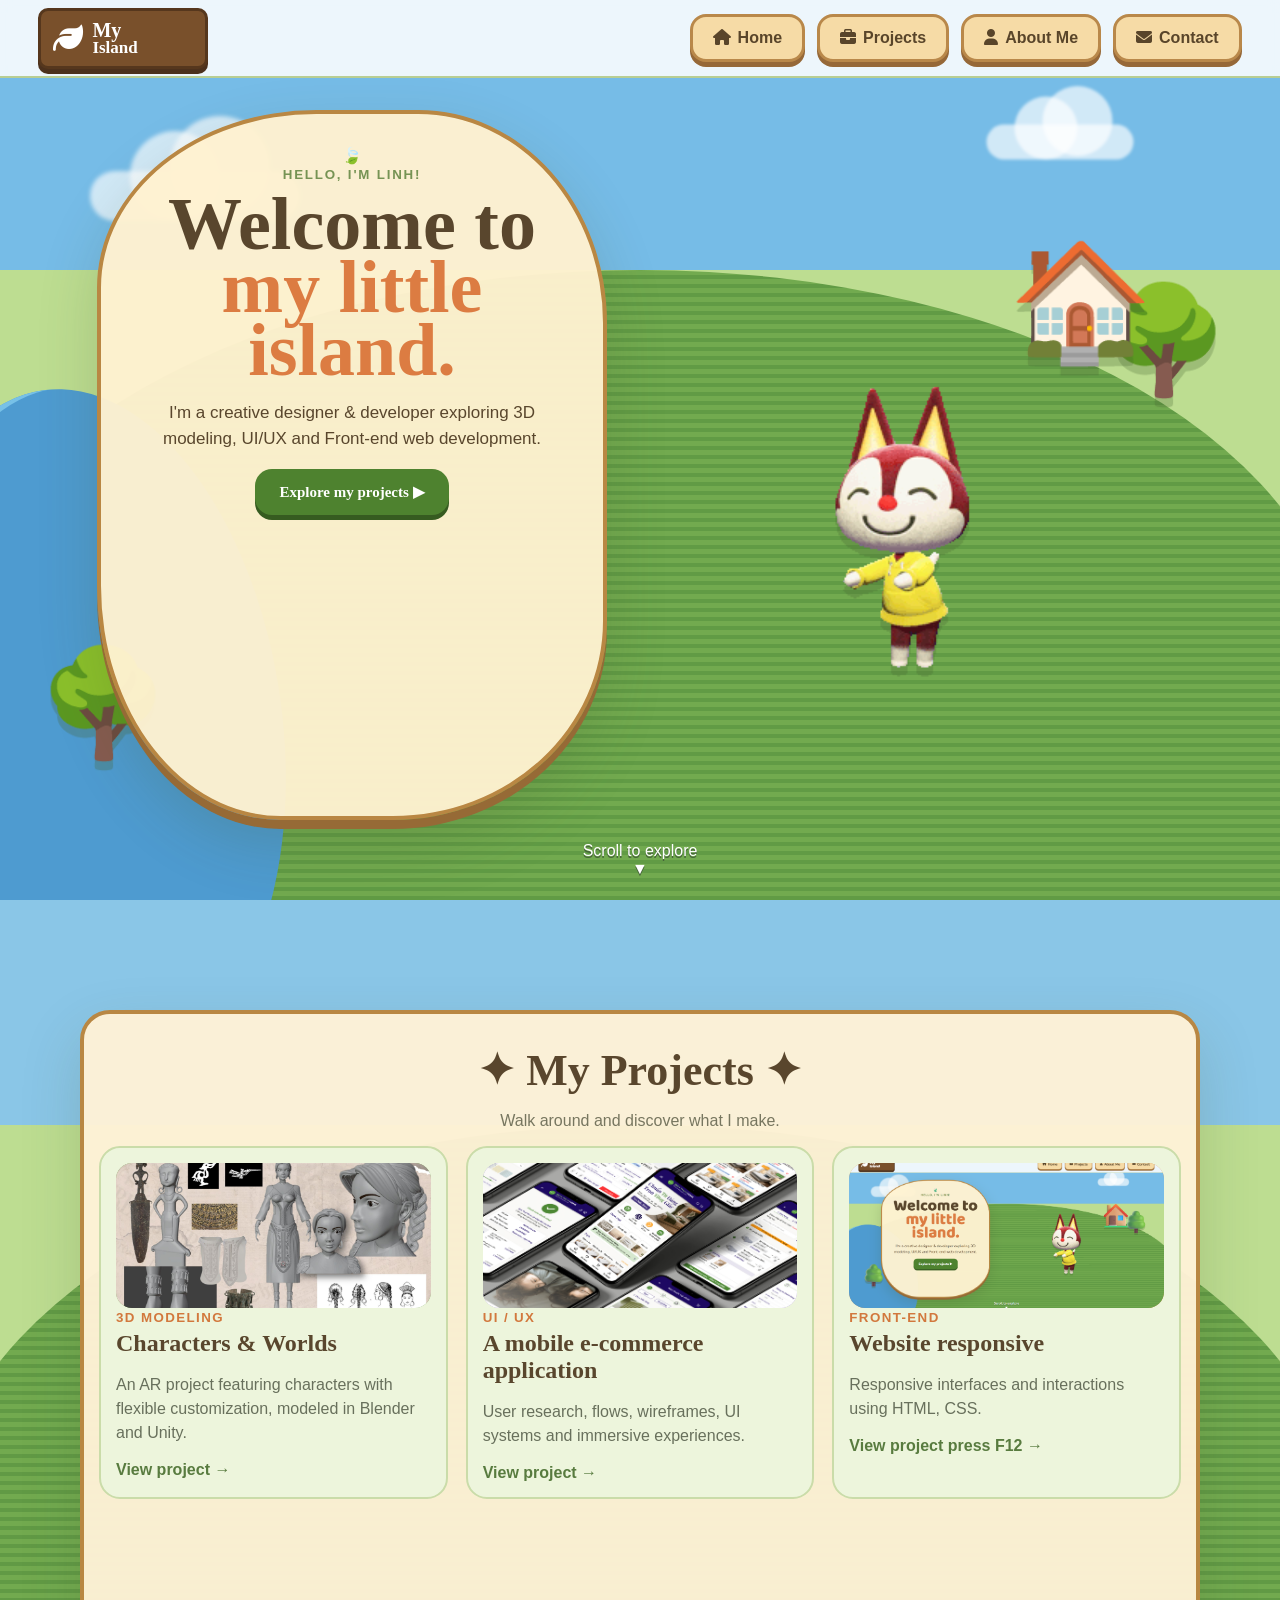
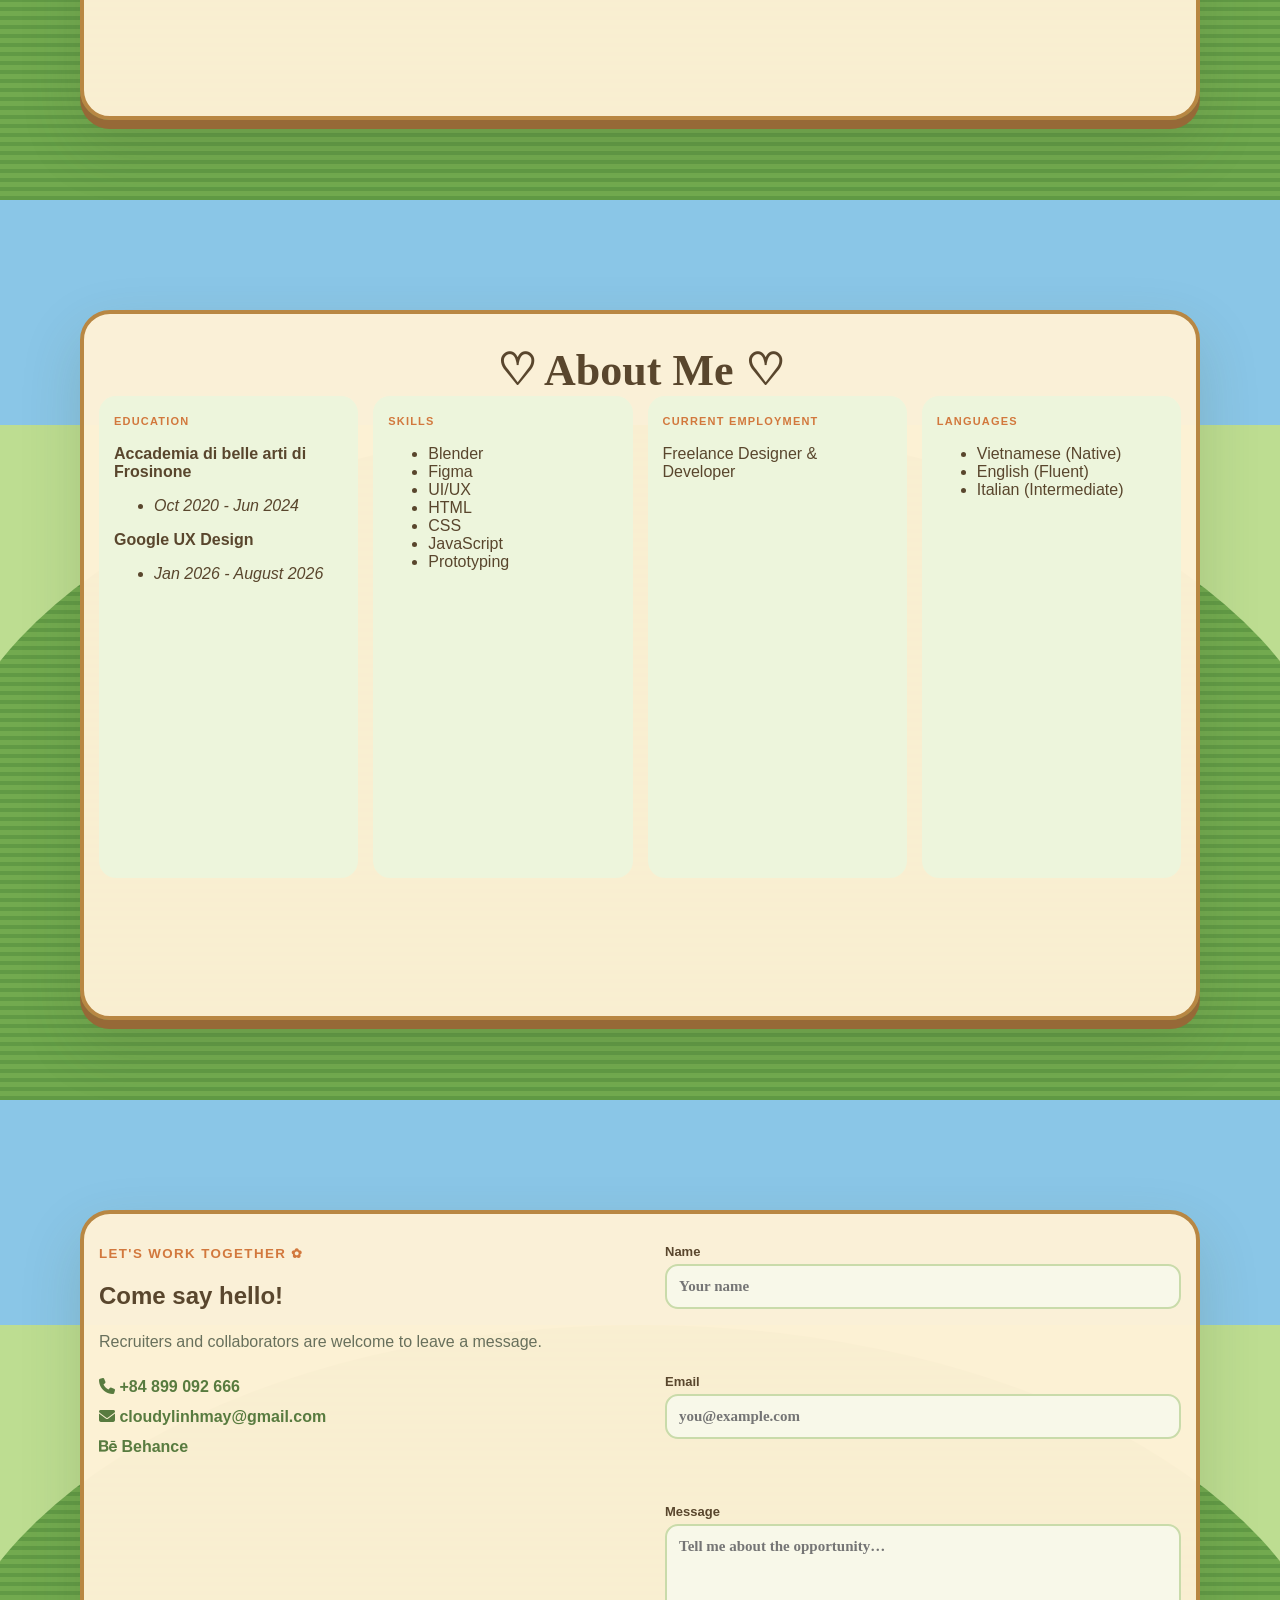
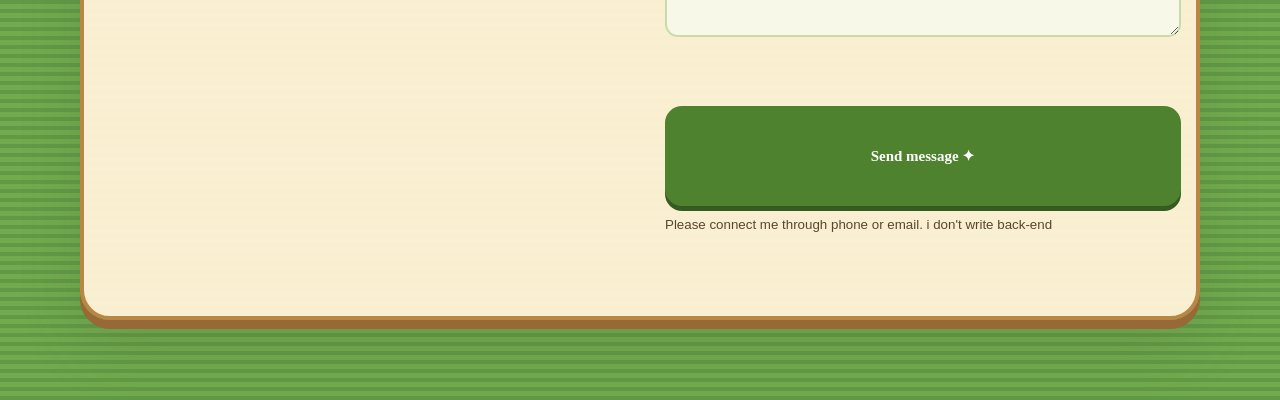
==== commit 819eac87: "Update index.html" ====
--- a/index.html
+++ b/index.html
@@ -54,14 +54,14 @@
             <small>UI / UX</small>
             <h3>A mobile e-commerce application</h3>
             <p>User research, flows, wireframes, UI systems and immersive experiences.</p>
-            <a href="UI-UX.html">View project press F12 →</a>
+            <a href="UI-UX.html">View project →</a>
         </article>
         <article>
             <div class="visual orange"><img src="fontend.png" alt="Frontend"></div>
             <small>FRONT-END</small>
             <h3>Website responsive</h3>
             <p>Responsive interfaces and interactions using HTML, CSS.</p>
-            <a>View project →</a>
+            <a>View project press F12 →</a>
         </article>
     </div>
 </div>
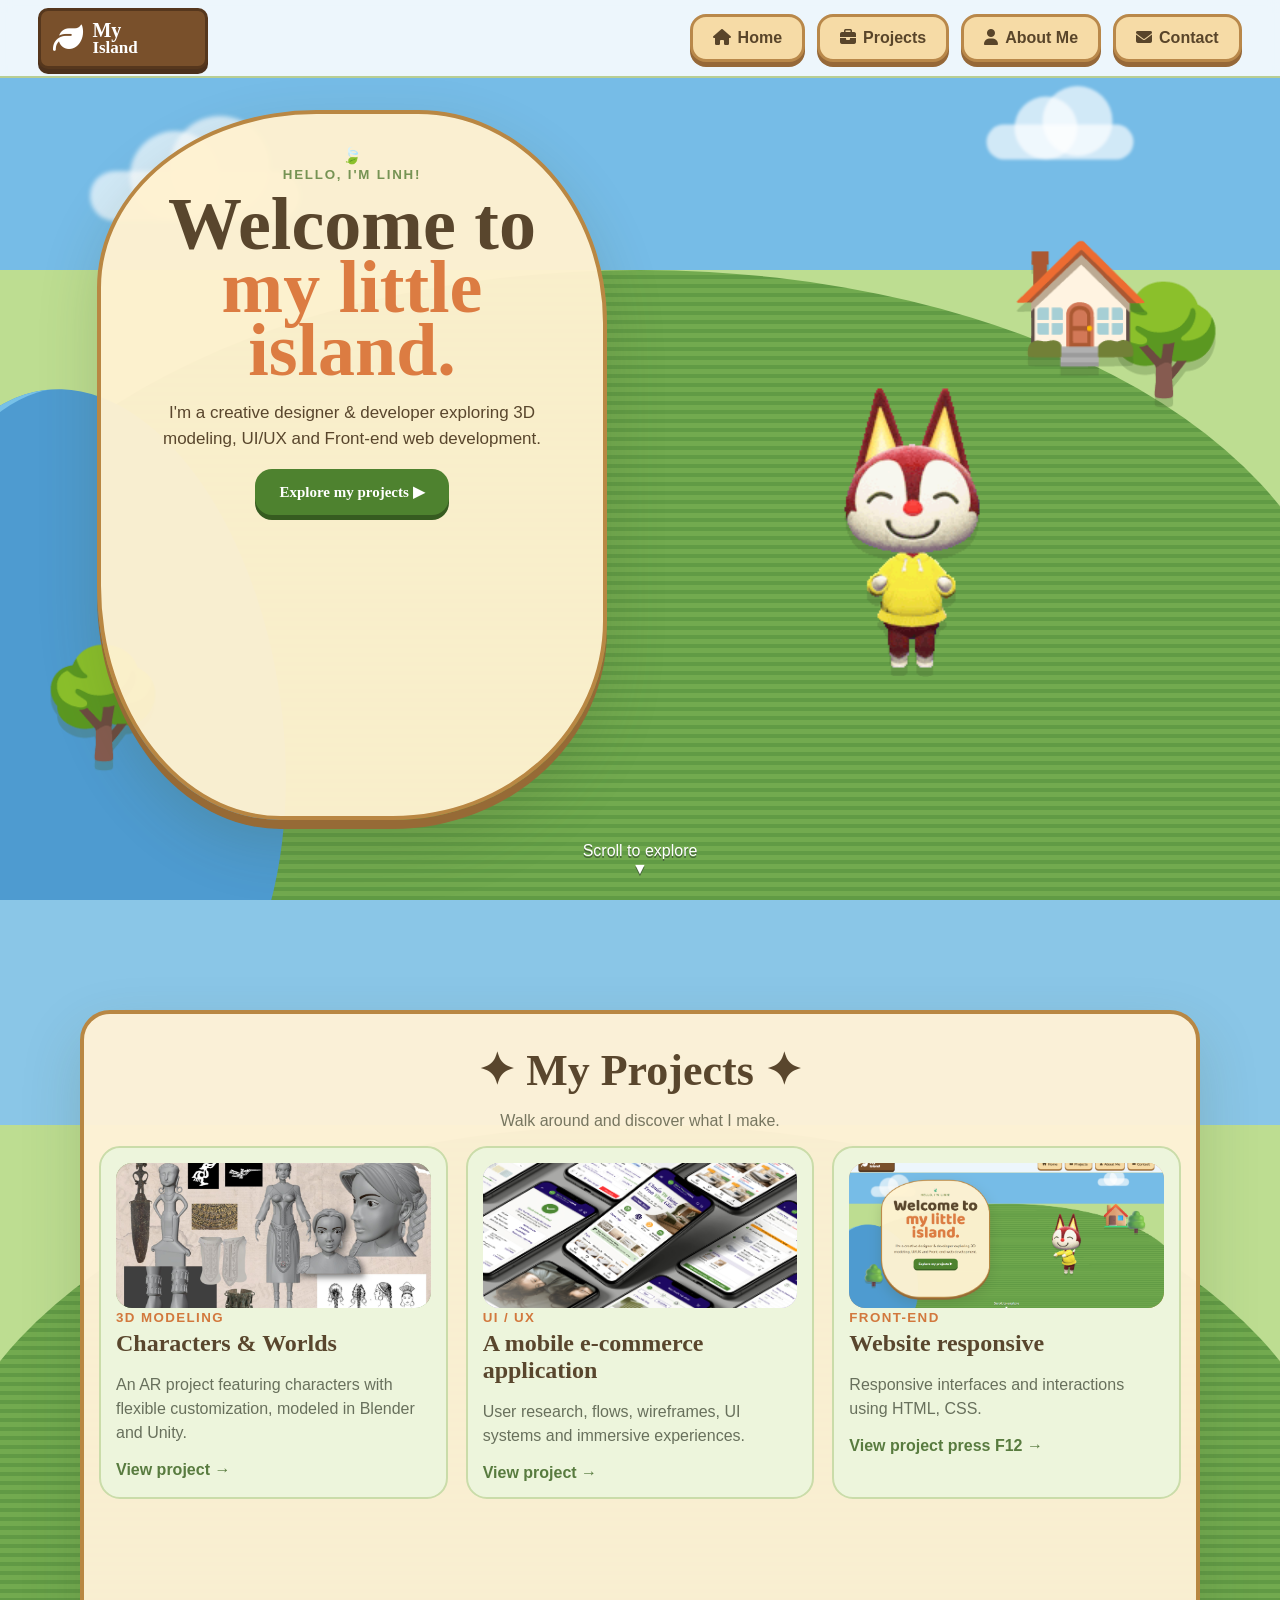
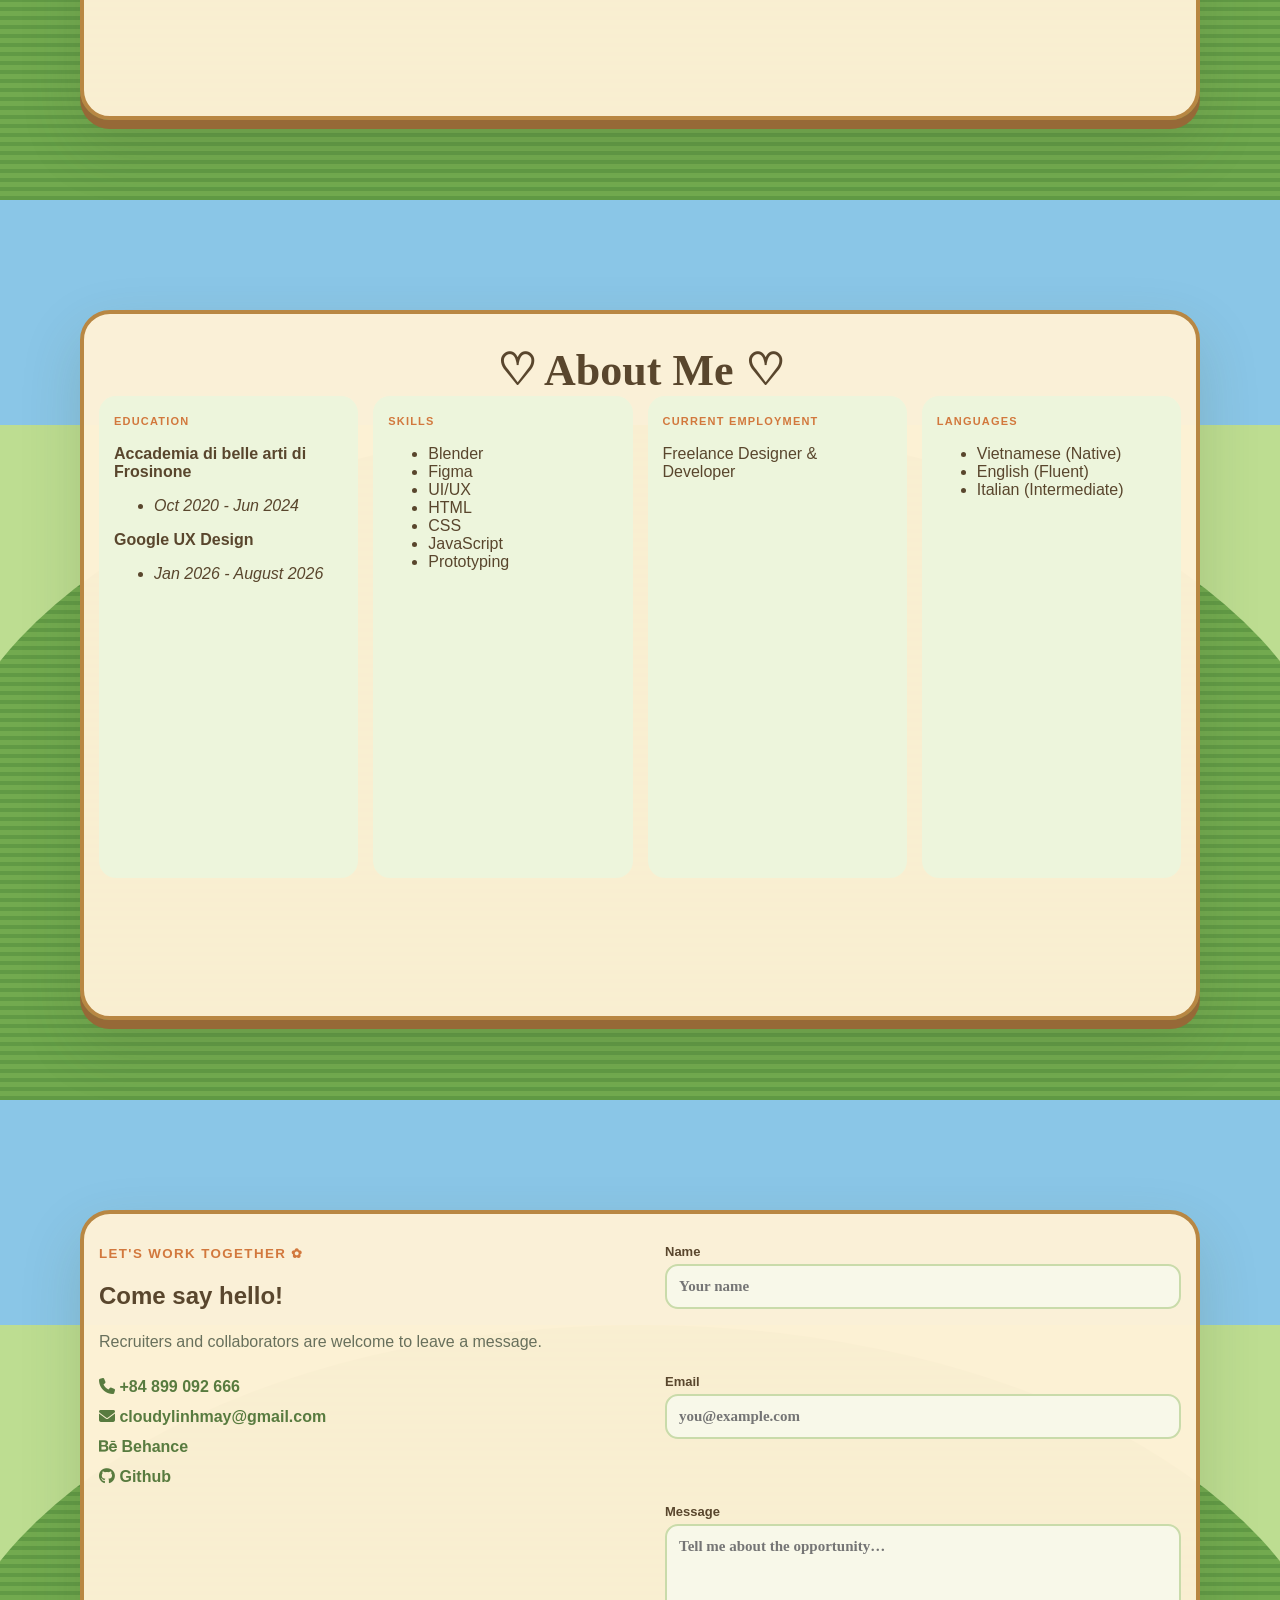
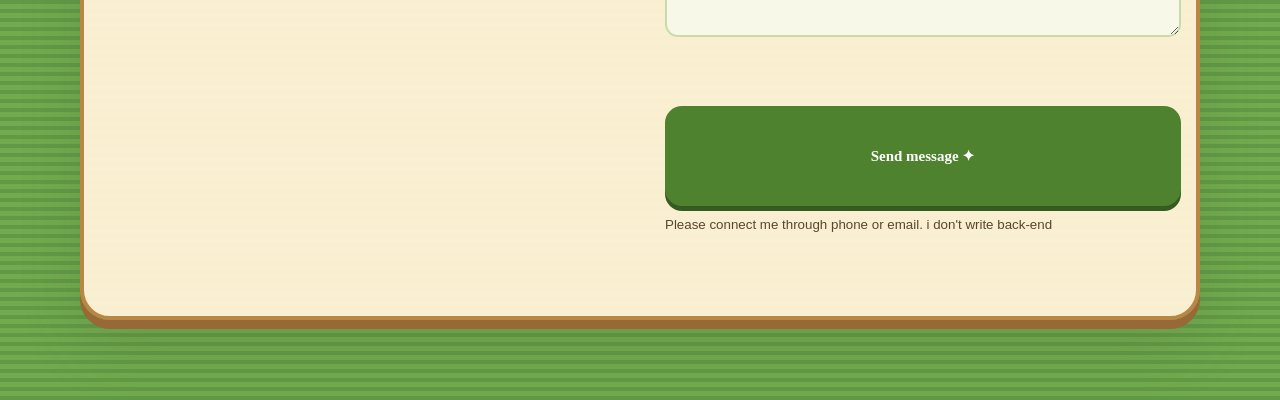
==== commit 3d9b557d: "Update index.html" ====
--- a/index.html
+++ b/index.html
@@ -117,6 +117,7 @@
                 <a href="tel:+84899092666"><i class="fas fa-phone"></i> +84 899 092 666</a>
                 <a href="mailto:cloudylinhmay@gmail.com"><i class="fas fa-envelope"></i> cloudylinhmay@gmail.com</a>
                 <a href="https://www.behance.net/dolinh9" target="_blank"><i class="fab fa-behance"></i> Behance</a>
+                <a href="https://github.com/dieulinDo" target="_blank"><i class="fab fa-github"></i> Github</a>
             </div>
         </div>
         <form id="form">
